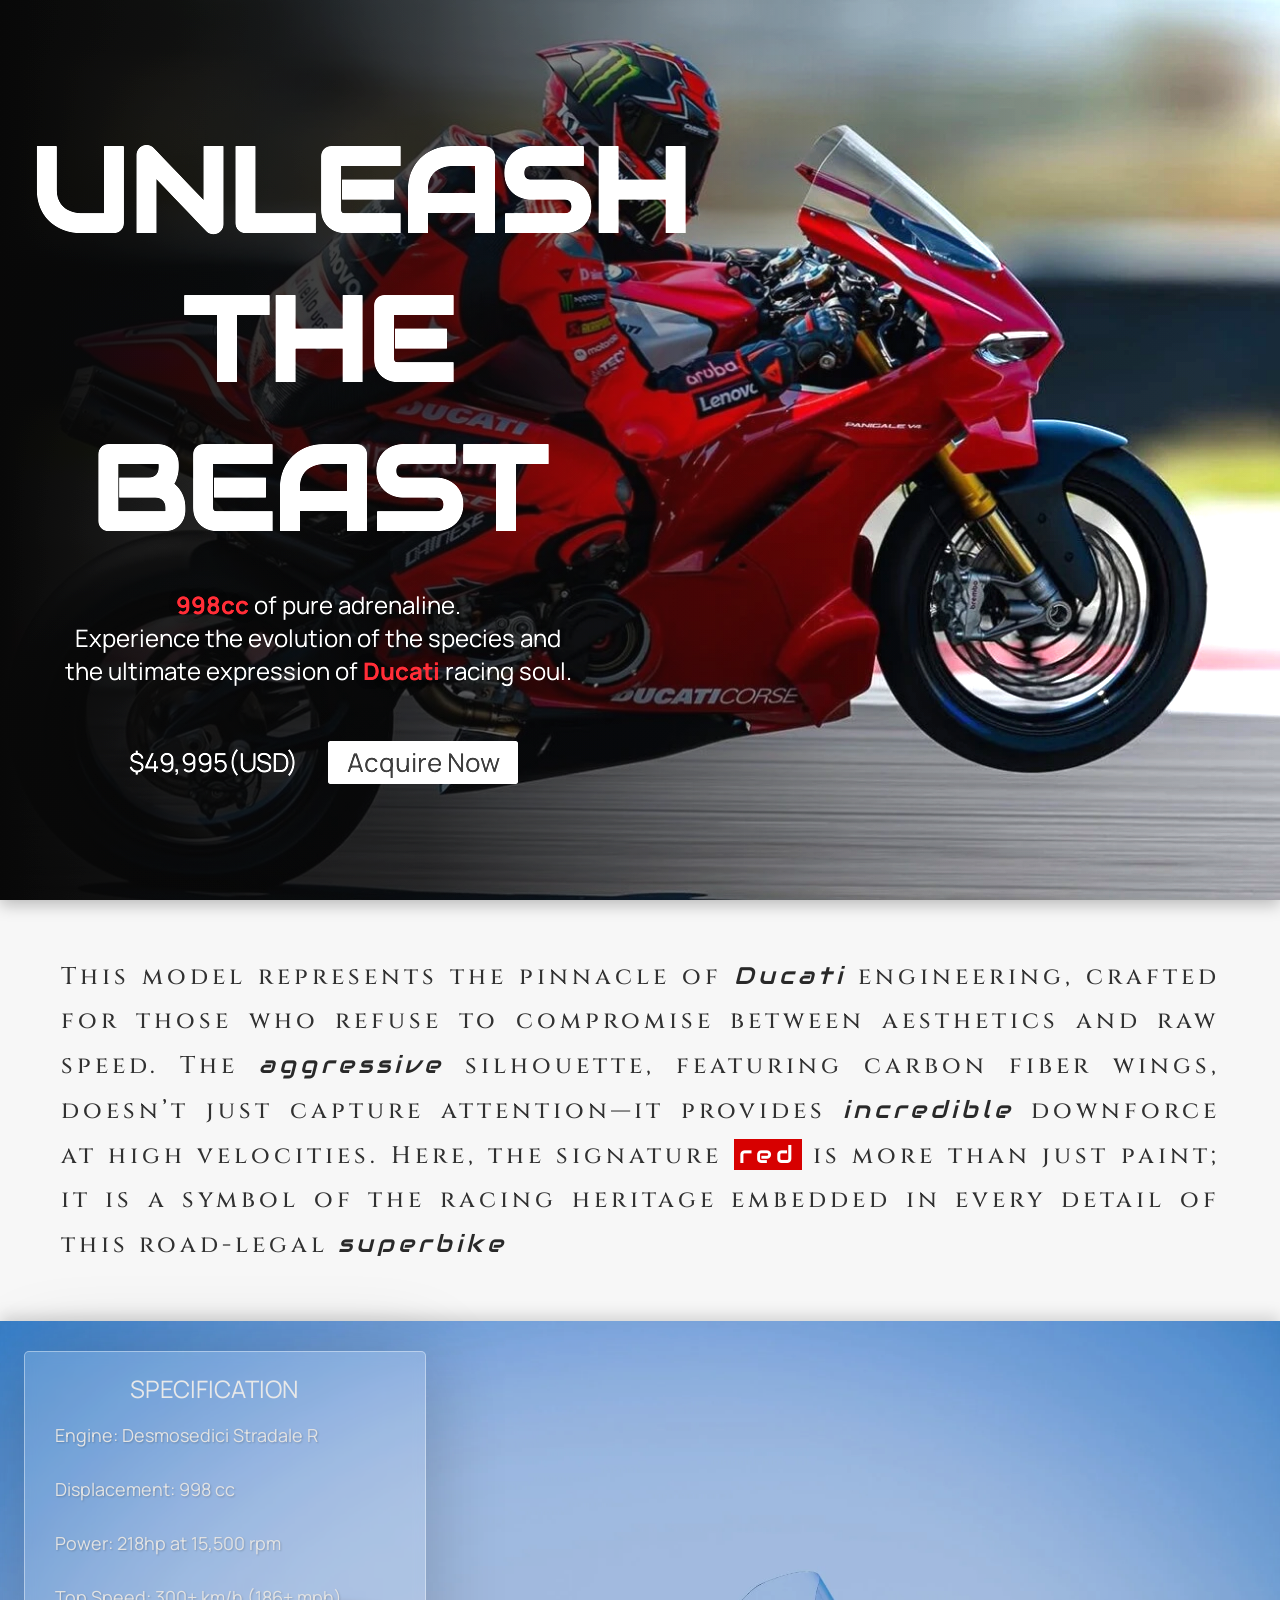
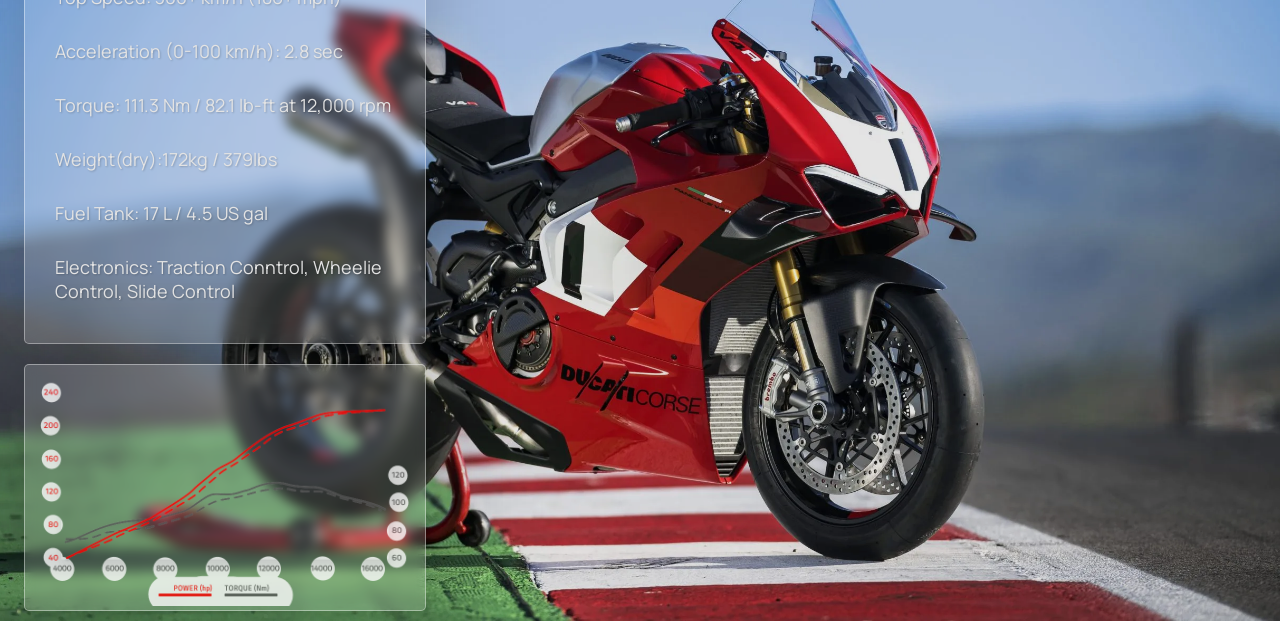
==== panigalev4.html @ f8e135b8 "Add files via upload" ====
<!DOCTYPE html>
<html lang="en">

<head>
    <meta charset="UTF-8">
    <meta name="viewport" content="width=device-width, initial-scale=1.0">
    <title>Document</title>
    <link rel="stylesheet" href="./motostore.css">
</head>

<body>
    <div class="glav">
        <div class="glav2">
            <div class="glavcont">
                                    <h1 class="glavh1">
                                    <span class="glavh1_1 notranslate">UNLEASH</span> 
                                    <span class="glavh1_2" notranslate>THE</span> 
                                    <br>
                                    <span class="glavh1_3" notranslate>BEAST</span>
                                    </h1>                <p class="glavp">
                                        <b class="redname">998cc</b> of pure adrenaline.<br> Experience the evolution of the species and<br> the ultimate expression of <b class="redname">Ducati</b> racing soul.</p>   
                        <div class="priceline">
                    <div class="glavprice">
                        <p class="glavpricetext">$49,995(USD)<br>
                        </p>
                    </div>
                    <a class="glavbuybutton"><span>Acquire Now</span></a>
                </div>              
                </div>
            </div>
        </div>
    </div>

    <div class="about">
        <p class="abouttext">This model represents the pinnacle of <i style="font-family: aud; font-weight: 100; color: rgb(41, 41, 41);">Ducati</i> engineering, crafted for those who refuse to
            compromise between aesthetics and raw speed. The <i style="font-family: aud; font-weight: 100; color: rgb(41, 41, 41);">aggressive</i> silhouette, featuring carbon fiber wings,
            doesn’t just capture attention—it provides <i style="font-family: aud; font-weight: 100; color: rgb(41, 41, 41);">incredible</i> downforce at high velocities. Here, the signature <b style="font-family: aud;background-color: rgb(215, 0, 0); font-weight: 100;color: rgb(255, 255, 255); padding-left:5px;padding-right:5px;">red</b>
            is more than just paint; it is a symbol of the racing heritage embedded in every detail of this road-legal
            <i style="font-family: aud; font-weight: 100; color: rgb(41, 41, 41);">superbike</i>
        </p>
    </div>

    <div class="infoblock">
        <div class="slideshow">
            <div class="slide active" style="background-image: url(./dop/izob/Ducati_Panigale_V4_R.webp);"></div>
        </div>
        <div class="slide" style="background-image: url(./dop/izob/Ducati-Panigale-V4R_6.webp);"></div>
        <div class="slide" style="background-image: url(./dop/izob/Ducati-Panigale-V4R_3.webp);"></div>
        <div class="slide" style="background-image: url(./dop/izob/Ducati-Panigale-V4R_4.webp);"></div>
        <div class="slide" style="background-image: url(./dop/izob/Ducati-Panigale-V4R_2.webp);"></div>
        
<div class="textandg">
    <div class="spec">
        <p class="textspec">SPECIFICATION</p>
        <p class="specs">Engine: Desmosedici Stradale R</p>
        <p class="specs">Displacement: 998 cc</p>
        <p class="specs">Power: 218hp at 15,500 rpm</p>
        <p class="specs">Top Speed: 300+ km/h (186+ mph)</p>
        <p class="specs">Acceleration (0-100 km/h): 2.8 sec</p>
        <p class="specs">Torque: 111.3 Nm / 82.1 lb-ft at 12,000 rpm</p>
        <p class="specs">Weight(dry):172kg / 379lbs</p>
        <p class="specs">Fuel Tank: 17 L / 4.5 US gal</p>
        <p class="specs">Electronics: Traction Conntrol, Wheelie Control, Slide Control</p>
    </div>
    <div class="graphic">
        <img class="graphicimg" src="./dop/izob/graphic_2.png">
    </div>
    </div>
</div>
    <script src="./motostore.js"></script>
</body>
</html>
---- motostore.css ----
html{
    width: 100vw;
    margin: 0;
    padding: 0;
}
@font-face {
    font-family: hel;
    src: url(./dop/fonts/HelveticaNeueCyr-BlackItalic.ttf);
}
@font-face {
    font-family: cin;
    src: url(./dop/fonts/Cinzel/Cinzel-VariableFont_wght.ttf);
}
@font-face {
    font-family: man;
    src: url(./dop/fonts/Manrope/Manrope-VariableFont_wght.ttf);
}
@font-face {
    font-family: per;
    src: url(./dop/fonts/PermanentMarker-Regular.ttf);
}
@font-face {
    font-family: aud;
    src: url(./dop/fonts/Audiowide-Regular.ttf);
}

body{
    background:url(./dop/izob/asphalt.jpg);
    backdrop-filter: brightness(0.3);
    background-repeat: repeat;
    background-size: 50vh;
    margin: 0;
    padding: 0;
    height: auto;
    width:100vw;
    overflow-x: hidden;
    -webkit-user-select: none;
    -ms-user-select: none;
    user-select: none;
}
.header{
    height: 40px;
    position:relative;
    z-index: 10;
    width: 50%;
    min-width: 550px;
    display: flex;
    flex-direction: row;
    align-items: center;
    justify-content: space-between;
    margin: 0;
    padding: 20px;
}
.nav{
    width: 100%;
    display: flex;
    flex-direction: row;
    align-items: center;
    justify-content: space-around;
    margin: 0;
}
.nav.open{
    align-items: center;
    width: 40vw;
    display: flex;
    flex-direction: column;
    align-items: center;
    justify-content: space-around;
    margin: 0;
}
.ducatilogo{
    width: 50px;
    height: auto;
}
.navpoint{
    color: rgb(230, 230, 230);
    font-family: man;
    font-size: 1.6vh;
    font-weight: 500;
    cursor: pointer;
    position: relative;
    text-decoration: none;
    text-transform: uppercase;
}
.navpoint::after{
    content: '';
    position: absolute;
    left: 0;
    bottom: 0;
    width: 0;
    height: 2.5px;
    background-color: rgb(229, 0, 0) ;
    transition: 0.3s ease-out;
    border-radius: 15px;
}
.navpoint:hover::after{
    width: 100%;
}
.bmenu{
    display: none;
}



.glav{
    width: 100%;
    height: 100vh;
    min-height: 500px;
    background: url(./dop/izob/moto_3.webp);
    filter: brightness(1.5);
    background-position:65% 10%;
    background-repeat: no-repeat;
    background-size: cover;
    margin: 0;
    padding: 0;
    position: relative;
    display: flex;
    justify-content: center;
    box-shadow: 0px 5px 15px 0px rgba(0, 0, 0, 0.25);
    z-index: 0;
}
.glav_2{
    width: 100%;
    height: 30vh;
    min-height: 400px;
    background: url(./dop/izobFORpanigale/Panigale_V4R_2.webp);
    filter: brightness(1.2);
    background-position:50% 80%;
    background-repeat: no-repeat;
    background-size: cover;
    margin: 0;
    padding: 0;
    position: relative;
    display: flex;
    justify-content: center;
    box-shadow: 0px 5px 15px 0px rgba(0, 0, 0, 0.25);
    z-index: 0;
}
.redname{
    color: #df1f26;
    text-shadow: 0px 0px 10px rgba(0, 0, 0, 0.3);
}
.glav2{
    min-height: 500px;
    position: absolute;
    width: 100%;
    height: 100vh;
    margin: 0;
    padding: 0;
    background: linear-gradient(90deg ,rgb(5, 5, 5),rgba(5, 5, 5, 0.8) ,rgba(7, 7, 7, 0.3), rgba(0, 0, 0, 0.0)) ;
    display: flex;
    align-items: center;
    justify-content: left;    
}
.glav2_2{
    min-height: 400px;
    position: absolute;
    width: 100%;
    height: 30vh;
    margin: 0;
    padding: 0;
    background: linear-gradient(90deg ,rgb(11, 11, 11),rgba(8, 8, 8, 0.9) ,rgba(7, 7, 7, 0.5), rgba(0, 0, 0, 0.2)) ;
    display: flex;
    align-items: center;
    justify-content: left;    
}
.glavcont{
    height: 85%;
    width: 45%;
    padding: 30px;
    margin: 0;
    display: flex;
    flex-direction: column;
    justify-content: center;
    
}

.glavh1 {
    position: relative;
    color: rgba(211, 211, 211, 1);
    font-family: aud;
    font-size: 13vh;
    margin: 0 auto;
    width: 100%;
    text-align: center;
}
.glavh1 span {
    display: inline-block;
    opacity: 0;
    transform: translateY(30px);
    animation: slideUp 1.2s ease-out forwards;
}
.glavh1 .glavh1_1 { animation-delay: 0.1s; }
.glavh1 .glavh1_2 { animation-delay: 0.5s; }
.glavh1 .glavh1_3 { animation-delay: 0.9s; }

@keyframes slideUp {
    from {
        opacity: 0;
        transform: translateY(30px);
    }
    to {
        opacity: 1;
        transform: translateY(0);
    }
}



.glavp{
    color: rgb(186, 186, 186);
    font-family: man;
    font-size: 24px;
    text-align: center;
}
.priceline{
    display: flex;
    margin: 0 auto;
    margin-top: 30px;
    padding: 0;
    height: auto;
    width: 400px;
    justify-content: space-between;
    gap: 20px;
}

.glavprice{
    width: 50%;
    height: 100%;
    margin: 0;
    padding: 0 auto;
    display: flex;
    flex-direction: column;
    align-items:center;
    justify-content:center;
}
.glavpricetext{
    color: rgb(211, 211, 211);
    position: relative;
    font-family: man;
    font-size: 26px;
    margin: 0 auto;
}
.glavbuybutton{
    width: 50%;
    height: 43px;
    margin: 0;
    padding: 0;
    background-color: rgb(211, 211, 211);
    display: flex;
    align-items:center;
    justify-content: center;
    border-radius: 3px;
    font-family: man;
    font-size: 26px;
    font-weight: 500;
    transition: 0.4s;
    cursor:pointer;
    position: relative;
    overflow: hidden;
}
.glavbuybutton:visited, .navpoint:visited, .navpoint:active, .navpoint,.glavbuybutton:active,.glavbuybutton{
    text-decoration: none;
    outline: none;

}
.glavbuybutton::before{
    content: '';
    position: absolute;
    top: 0;
    left: 0;
    width: 0;
    height: 100%;
    background-color: rgb(135, 0, 0);
    transition: 0.4s
    cubic-bezier(0.75, 0.8, 0.25, 1);
    z-index: 1;
}
.glavbuybutton:hover::before{
    width: 100%;
}
.glavbuybutton span{
    position:relative;
    z-index: 2;
    color: rgb(41, 41, 41);
    transition: 0.4s;
}
.glavbuybutton:hover span{
    color: rgb(211, 211, 211);
}






.about{
    width: auto;
    height: fit-content;
    margin: 0;
    padding: 30px;
    display: flex;
    text-align: justify;
    justify-content: center;
    position:relative;
    background-color: rgb(247, 247, 247);
    z-index: -10;
}
.abouttext{
    font-family:cin;
    font-size: 24px;
    color: rgb(49, 49, 49);
    font-weight: 500;
    width: 95%;
    line-height: 44px;
    letter-spacing: 4px;
}






.infoblock{
    background-color: rgb(36, 36, 36);
    margin: 0;
    padding: 0;
    display: flex;
    flex-direction: row;
    width: 100%;
    height: 100vh;
    position: absolute;
    justify-content: left;
    box-shadow: 0px -5px 15px 0px rgba(0, 0, 0, 0.15);
}
.textandg{
    display: flex;
    flex-direction: column;
    height: 100%;
    width: 450px;
    justify-content: center;
    padding: 0;
    align-items: center;

}
.spec{
    background: rgba(255, 255, 255, 0.15);
    width: 370px;
    backdrop-filter: blur(6px);
    border: 1px solid rgba(255, 255, 255, 0.4);
    border-radius: 5px;
    height: fit-content;
    margin: 0;
    padding: 10px;
    padding-left: 20px;
    text-align: left;
    position: relative;
    z-index: 10;
    box-shadow: 2px 2px 5pc 0pc rgba(0, 0, 0, 0.2);

}
.textspec{
    font-family: man;
    font-size: 24px;
    font-weight: 400;
    color: rgb(232, 232, 232);
    margin: 10px;
    margin-left: 23%;
    margin-right: 30%;
    position: relative;
    align-items: center;
}
.specs{
    font-family: man;
    font-size: 18px;
    color: rgb(227, 227, 227);
    text-shadow: 1px 1px 2px rgba(0, 0, 0, 0.2);
    margin-left:10px;
    font-weight: 400;
    margin-bottom: 30px;
}
.slideshow{
    position: absolute;
    inset: 0;
    width: 100%;
    height: 100%;
}
.slide{
    position: absolute;
    inset: 0;
    background-size: cover;
    background-position: center;
    opacity: 0;
    transition:  1.6s ease-in-out;
    z-index: 1;
    filter: brightness(0.9);
}
.slide.active{
    opacity: 1;
}
.graphic{
    background: rgba(255, 255, 255, 0.15);
    width: fit-content;
    backdrop-filter: blur(6px);
    border: 1px solid rgba(255, 255, 255, 0.4);
    border-radius: 5px;
    height: fit-content;
    margin: 0;
    position: relative;
    padding: 10px 15px 0px 15px;  
    top: 20px;
    z-index: 10;
    box-shadow: 2px 2px 5pc 0pc rgba(0, 0, 0, 0.3);
}
.graphicimg{
    width: 370px;
    height: auto;
    opacity: 0.8;
    filter: brightness(1.3);
    margin: 0;
    padding: 0;
}







.blocks{
    margin: 5vh;
}
.categblock{
    margin: 0;
    padding: 25px;
    background-color: rgba(178, 178, 178, 0.1);
    will-change: transform;
    transform: translateZ(0);
    backface-visibility: hidden;
    border-radius: 5px;
}
.parentcategs{
    display: grid;
    justify-content: center;
    justify-items: center;
    padding: 0;
    width: 100%;
    grid-template-columns: repeat(2 , 1fr);
    grid-template-rows: repeat(3, 1fr);
    gap: 45px;
}
.categcard{
    height: 24vw;
    min-width: 100%;
    border-radius: 3px;
    filter: brightness(0.8);
    transition: 0.15s ease-in-out;
    will-change: transform;
    transform: translateZ(0);
    backface-visibility: hidden;
    border: 2px solid rgb(231, 231, 231);
}
.categcard:hover{
    filter: brightness(0.87);
    scale: 1.0065;
}
.h{
    font-family: man;
    text-align: center;
    font-size: 26px;
    color: rgb(220, 220, 220);
    margin-top: 0;
}
.superbike{
    background: url(./dop/forcards/Panigale_V4R_3.webp);
    background-position: center;
    background-repeat: no-repeat;
    background-size: cover;   
    
}
.naked{
    background: url(./dop/forcards/ducati_monster.webp);
    background-position: center;
    background-repeat: no-repeat;
    background-size: cover;  
}
.multistrada{
    background: url(./dop/forcards/multi_2.jpg);
    background-position: center;
    background-repeat: no-repeat;
    background-size: cover;  
}
.scrambler{
    background: url(./dop/forcards/scrambler.webp);
    background-position: center;
    background-repeat: no-repeat;
    background-size: cover;  
}
.diavels{
    background: url(./dop/forcards/diavel_3.webp);
    background-position: center;
    background-repeat: no-repeat;
    background-size: cover;  
}
.desertX{
    background: url(./dop/forcards/desertx.jpg);
    background-position: center;
    background-repeat: no-repeat;
    background-size: cover;  
}
.cardsoverlay{
    display: flex;
    flex-direction: column;
    justify-content: center;
    margin: 0;
    padding: 0;
    position: absolute;
    bottom: 0;
    height: 30%;
    width: 100%;
    background: linear-gradient(0deg, rgb(12, 12, 12), rgba(13, 13, 13, 0.9), rgba(16, 16, 16, 0.8),  rgba(20, 20, 20, 0.4),rgba(20, 20, 20, 0));
}
.categname{
    font-family: aud;
    color: rgb(255, 255, 255);
    font-weight: 800;
    font-size: clamp(20px, 5.8vw,39px);
    letter-spacing: 4.5px;
    margin: 0 auto;
    margin-left: 2vh;
}
.categtypes{
    font-family: man;
    color: rgb(225, 225, 225);
    font-weight: 400;
    font-size: clamp(10px, 1.1vw,13px);
    letter-spacing: 1px;
    margin: 0 auto;
    margin-left: 2vh;
}
.arrowONcard{
    width: 5.5vh;
    height: 5.5vh;
    position: absolute;
    right: 1.5vh;
    top: auto;
    bottom: auto;
    margin: 0 auto;
    padding: 0;
}




.gearblock{
    margin: 0;
    padding: 25px;
    background-color: rgba(178, 178, 178, 0.1);
    will-change: transform;
    transform: translateZ(0);
    backface-visibility: hidden;
    border-radius: 5px;
    display: flex;
    justify-content: space-between;
    flex-wrap: nowrap;
}
.gearcard{
    border-radius: 3px;
    background-color: #202020;
    height: 17vw;
    width: 12vw;
    margin: 0  auto;
    margin: 0;
    border: 1.5px solid rgb(231, 231, 231);
    display: flex;
    flex-direction: column;
    justify-content: center;
    align-items: center;
    transition: 0.2s;
    cursor: pointer;
}
.gearcard:hover{
    border: 1.5px solid rgb(229, 0, 0);
}
.gearimg{
    position: relative;
    width: 70%;
    z-index: 10;
}
.redround{
    transform: skewX(-20deg);
    z-index: 11;
    width:13vw;
    height: 2vw;
    background-color: #df1f26;
    position: absolute;
    top: 75%;
    box-shadow: 0px 3px 7px 2px rgba(0, 0, 0, 0.4);
    display: flex;
    align-items: center;
    justify-content: center;
}
.textingearcards{
    font-size: 1.1vw;
    letter-spacing: 7px;
    font-family: aud;
    font-weight: 500;
    color: rgb(220, 220, 220);
}





.footer{
    filter: brightness(0.9);
    bottom: 0;
    width: 100vw;
    height: 45vh;
    margin: 0;
    background-color: #090909;
    padding: 0;
    border-top: 3px solid rgb(200, 0, 0);
}
.infooter{
    width: 100vw;
    height: 45vh;
    margin: 0;
    padding: 0;
    background: url(./dop/izob/foterback.png);
    background-position: left;
    background-repeat: no-repeat;
    background-size: 100vw auto;    
}
.footercontent{
    display: flex;
    flex-direction: row;
    justify-content: space-between;
    align-items: center;
    margin: 0 auto;
    padding: 0;
    width: 80%;
    height: 100%;
    /* border: 1px solid #df1f26; */
}
.footercont{
    height: 80%;
    /* border: 1px solid #df1f26; */
    display: flex;
    flex-direction: column;
    justify-content: space-between;
    
}
.DUCATIword{
    font-family: hel;
    color: rgb(255, 255, 255);
    font-size: clamp(45px, 7vw, 90px);
    margin: 0;
}
.footp{
    color: rgb(186, 186, 186);
    font-family: man;
    font-size: clamp(15px, 2vw, 25px);
    letter-spacing: 2px;
    text-align: left;
    margin: 0;
}
.footp_2{
    color: rgb(234, 234, 234);
    font-family: man;
    font-size: clamp(8px, 1.3vw, 15px);
    font-weight: 600;
    letter-spacing: 0.7px;
    text-align: left;
}
.follow{
    font-size: 2vw;
    font-family: man;
    font-weight: 900;
    color: rgb(255, 255, 255);
    letter-spacing: 3px;

}















@media (max-width: 768px){

    .header{
        position: fixed;
        width: 90vw;
        margin: 5vw;
        min-width: 10px;
        padding: 0;
    }
    .nav{
        display: flex;
        transition: 0.3s ease-in-out;
        transform: translateX(110%);
        flex-direction: column;
        align-items: center;
        justify-content:space-around;
        position:absolute;
        top: 0;
        right: 0;
        width: 50vw;
        height: 50vh;
        background: rgba(255, 255, 255, 0.15);
        backdrop-filter: blur(6px);
        border-radius: 5px 0px 0px 5px;
        border-left: 1px solid rgba(255, 255, 255, 0.4);
        border-bottom: 1px solid rgba(255, 255, 255, 0.4);
        border-top: 1px solid rgba(255, 255, 255, 0.4);
        box-shadow: 2px 2px 10px 0px rgba(0, 0, 0, 0.25);
        z-index: 1000;
    }
    .nav.open{
        display:flex;
        visibility:visible;
        transform:translateX(5vw);
    }
    .bmenu{
        display:flex;
        height: 50px;
        width: 50px;
        position: absolute;
        top: 0;
        right: 0;
        filter: brightness(0.8);
        cursor: pointer;
    }
    .glavcont{
        width: 100vw;
        padding: 0;
    }
    .glavh1{
        font-size: 6.8vh;
    }
    .glavp{
        font-size: 20px;
        width: 90vw;
        margin-left: auto;
        margin-right: auto;
    }
    .priceline{
        flex-direction: column;
        align-items: center;
        width: 100%;
    }
    .glavbuybutton{
        height: 70px;
    }
    .glav{
        filter: brightness(1.1);
    }
    .glav_2{
        filter: brightness(1.1);
    }
    .glav2{
        background: linear-gradient(90deg ,rgba(5, 5, 5, 0.9),rgba(0, 0, 0, 0.7) ,rgba(0, 0, 0, 0.5), rgba(0, 0, 0, 0.3)) ;
    }
    .glav2_2{
        background: linear-gradient(90deg ,rgba(5, 5, 5, 0.9),rgba(0, 0, 0, 0.7) ,rgba(0, 0, 0, 0.5), rgba(0, 0, 0, 0.3)) ;
    }




    .about{
        padding: 5px;
    }
    .abouttext{
        font-size: 17px;
        width: 95%;
        line-height: 20px;
        letter-spacing: 1px;
    }




    .textandg{
        width: 90vw;
        padding: 5vw;
        height: 80vh;
        justify-content: space-around;

    }
    .spec{
        width: auto;
        padding: 5px;
        padding-left: 10px;
    }
    .specs{
        margin: 3px auto;
    }
    .graphic{
        width: auto;
        padding: 5px 10px 0px 10px;
    }
    .graphicimg{
        width: 84vw;
    }




    .gearcard{
    height: 25vw;
    width: 16vw;
}
.gearimg{
    position: relative;
    width: 90%;
    z-index: 10;
}
.redround{
    width:17vw;
    height: 3vw;
    background-color: #df1f26;
    position: absolute;
    top: 75%;
    box-shadow: 0px 3px 7px 2px rgba(0, 0, 0, 0.4);
    display: flex;
    align-items: center;
    justify-content: center;
}
.textingearcards{
    font-size: 2.5vw;
    letter-spacing: 1px;
    font-family: aud;
    font-weight: 600;
    color: rgb(220, 220, 220);
}


.footercontent{
    width: 90%;
}
.arrowONcard{
    width: 4vh;
    height: 4vh;
}

}









@media (max-width: 1080px){
.blocks{
    margin: 1vh;
}
.categblock{
    margin: 0;
    padding: 2vw;
}
.parentcategs{
    grid-template-columns: repeat(1 , 1fr);
    grid-template-rows: repeat(6, 1fr);
}
.categcard{
    height: 50vw;
    min-width: 100%;
}
.gearblock{
    margin: 0;
    padding: 2vw 1vw 2vw 1vw;
}

.footer{
    height: 25vh;
}
.infooter{
    height: 25vh;
}
.footercont{
    display: flex;
    justify-content: space-evenly;
}
}
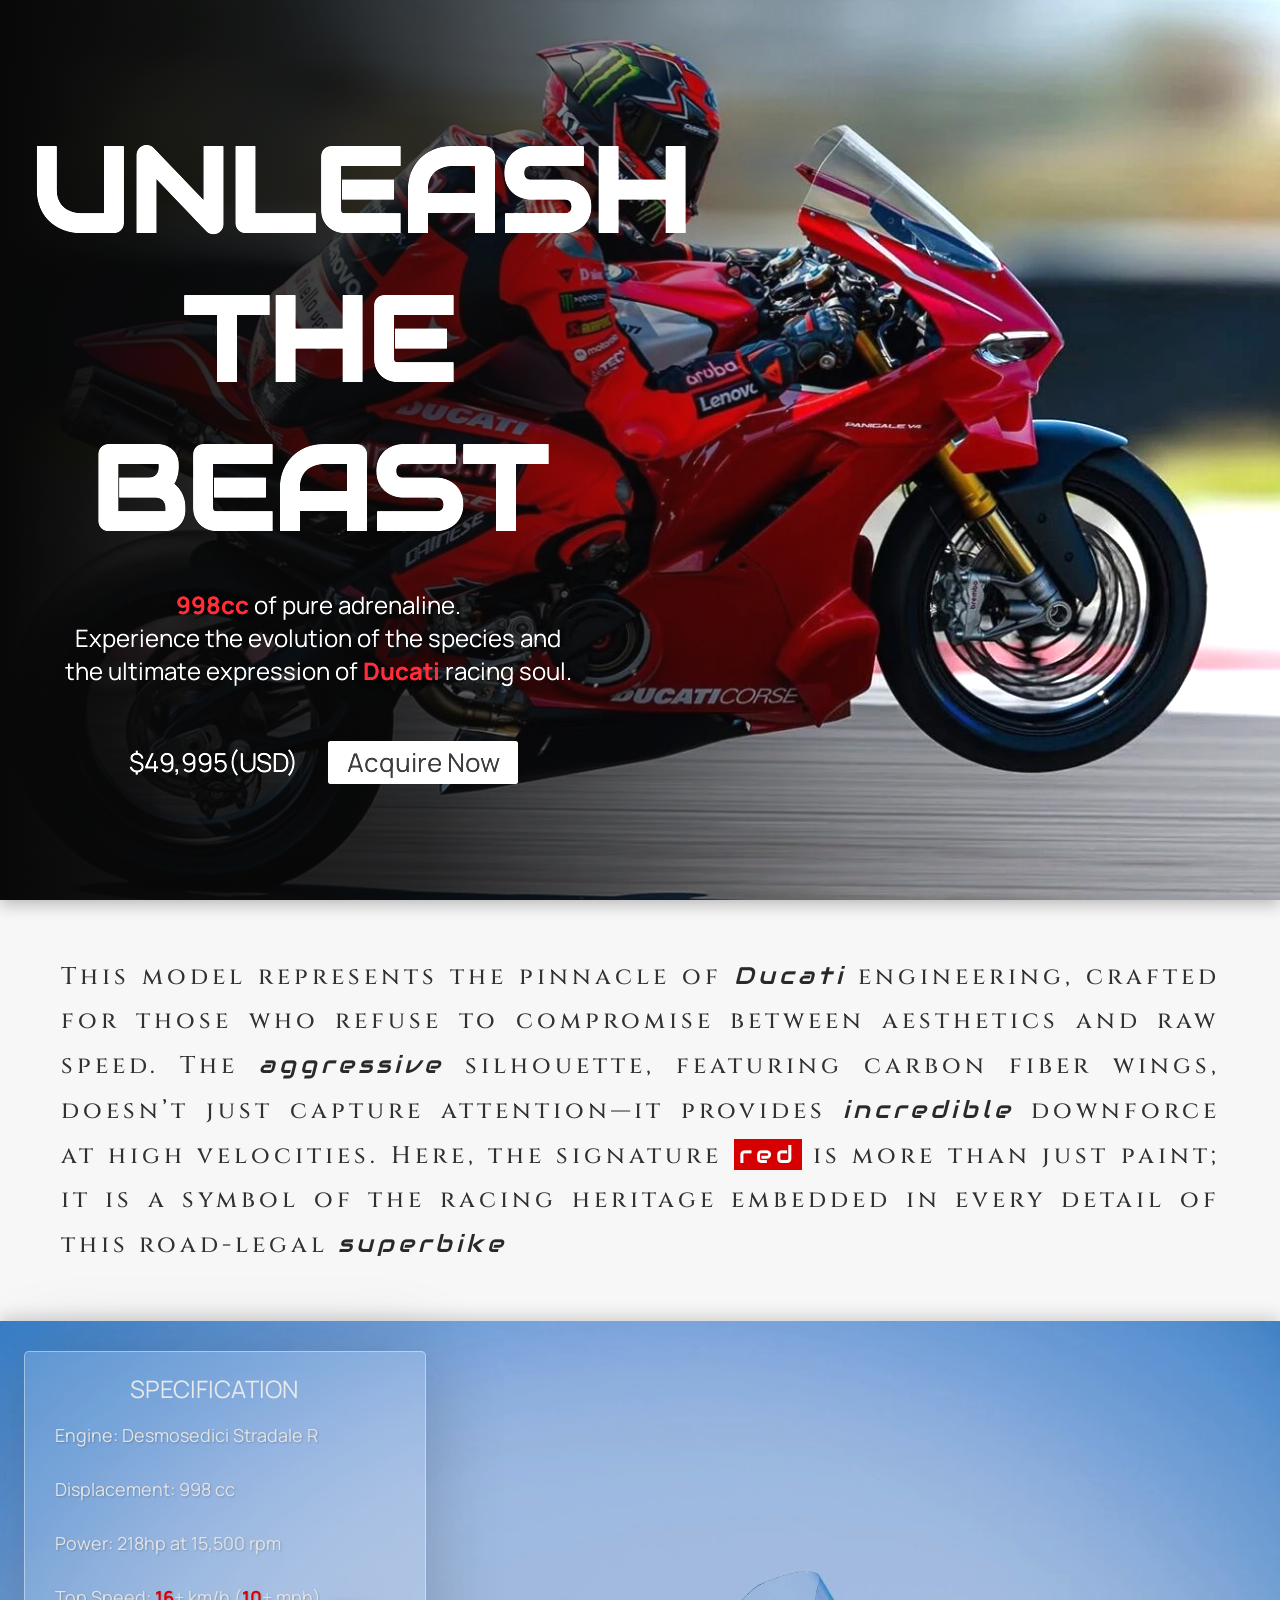
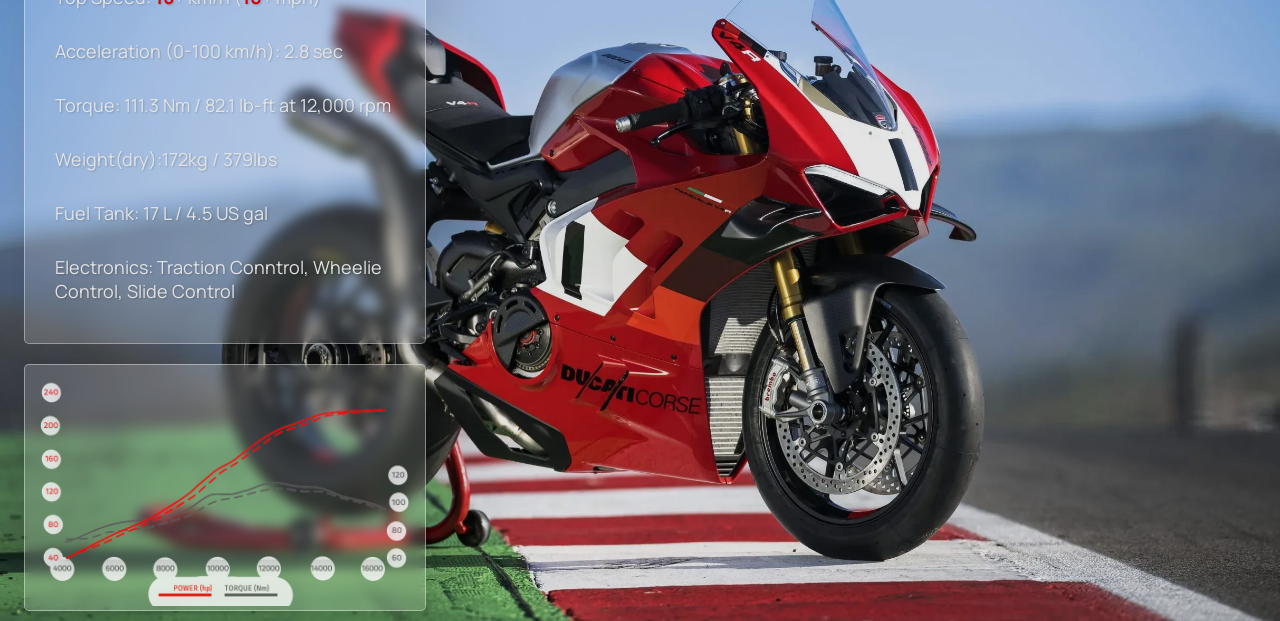
==== commit 94fc7f94: "Add files via upload" ====
--- a/panigalev4.html
+++ b/panigalev4.html
@@ -55,8 +55,9 @@
         <p class="specs">Engine: Desmosedici Stradale R</p>
         <p class="specs">Displacement: 998 cc</p>
         <p class="specs">Power: 218hp at 15,500 rpm</p>
-        <p class="specs">Top Speed: 300+ km/h (186+ mph)</p>
-        <p class="specs">Acceleration (0-100 km/h): 2.8 sec</p>
+        <p class="specs">Top Speed: <span style="color: rgb(219, 0, 0); font-weight: 700;" class="stat-number" data-target="300">0</span>+ km/h (<span style="color: rgb(219, 0, 0); font-weight: 700;" class="stat-number" data-target="186">0</span>+ mph)</p>
+        <p class="specs">Acceleration (0-100 km/h): 
+            2.8 sec</p>
         <p class="specs">Torque: 111.3 Nm / 82.1 lb-ft at 12,000 rpm</p>
         <p class="specs">Weight(dry):172kg / 379lbs</p>
         <p class="specs">Fuel Tank: 17 L / 4.5 US gal</p>
@@ -67,6 +68,6 @@
     </div>
     </div>
 </div>
-    <script src="./motostore.js"></script>
+    <script src="./motostore_2.js"></script>
 </body>
 </html>
--- a/motostore.css
+++ b/motostore.css
@@ -2,6 +2,10 @@
     width: 100vw;
     margin: 0;
     padding: 0;
+    scroll-behavior: smooth;
+    overflow-x: hidden ;
+    position: relative;
+    height: auto;
 }
 @font-face {
     font-family: hel;
@@ -16,16 +20,13 @@
     src: url(./dop/fonts/Manrope/Manrope-VariableFont_wght.ttf);
 }
 @font-face {
-    font-family: per;
-    src: url(./dop/fonts/PermanentMarker-Regular.ttf);
-}
-@font-face {
     font-family: aud;
     src: url(./dop/fonts/Audiowide-Regular.ttf);
 }
 
 body{
-    background:url(./dop/izob/asphalt.jpg);
+    position: relative;
+    background:url(./dop/izob/asphalt.webp);
     backdrop-filter: brightness(0.3);
     background-repeat: repeat;
     background-size: 50vh;
@@ -33,7 +34,6 @@
     padding: 0;
     height: auto;
     width:100vw;
-    overflow-x: hidden;
     -webkit-user-select: none;
     -ms-user-select: none;
     user-select: none;
@@ -75,8 +75,9 @@
 .navpoint{
     color: rgb(230, 230, 230);
     font-family: man;
-    font-size: 1.6vh;
+    font-size: 1.8vh;
     font-weight: 500;
+    letter-spacing: 2px;
     cursor: pointer;
     position: relative;
     text-decoration: none;
@@ -485,7 +486,7 @@
     background-size: cover;  
 }
 .multistrada{
-    background: url(./dop/forcards/multi_2.jpg);
+    background: url(./dop/forcards/multi_2.webp);
     background-position: center;
     background-repeat: no-repeat;
     background-size: cover;  
@@ -503,7 +504,7 @@
     background-size: cover;  
 }
 .desertX{
-    background: url(./dop/forcards/desertx.jpg);
+    background: url(./dop/forcards/desertx.webp);
     background-position: center;
     background-repeat: no-repeat;
     background-size: cover;  
@@ -627,7 +628,7 @@
     height: 45vh;
     margin: 0;
     padding: 0;
-    background: url(./dop/izob/foterback.png);
+    background: url(./dop/izob/foterback_2.png);
     background-position: left;
     background-repeat: no-repeat;
     background-size: 100vw auto;    
@@ -641,11 +642,9 @@
     padding: 0;
     width: 80%;
     height: 100%;
-    /* border: 1px solid #df1f26; */
 }
 .footercont{
-    height: 80%;
-    /* border: 1px solid #df1f26; */
+    height: 50%;
     display: flex;
     flex-direction: column;
     justify-content: space-between;
@@ -654,33 +653,223 @@
 .DUCATIword{
     font-family: hel;
     color: rgb(255, 255, 255);
-    font-size: clamp(45px, 7vw, 90px);
+    font-size: clamp(40px, 6vw, 80px);
     margin: 0;
 }
 .footp{
     color: rgb(186, 186, 186);
     font-family: man;
-    font-size: clamp(15px, 2vw, 25px);
+    font-size: clamp(13px, 2vw, 23px);
     letter-spacing: 2px;
     text-align: left;
     margin: 0;
 }
-.footp_2{
-    color: rgb(234, 234, 234);
-    font-family: man;
-    font-size: clamp(8px, 1.3vw, 15px);
+.footercont_2{
+    height: 45%;
+    display: flex;
+    flex-direction: column;
+    justify-content:start;
+    gap: 30px;
+}
+.follow{
+    font-size:clamp(14px, 2vw, 24px);
+    font-family: man;
+    font-weight: 900;
+    color: rgb(227, 227, 227);
+    letter-spacing: 3px;
+    margin: 0;
+    text-align: right;
+}
+.folowicons{
+    display: flex;
+    flex-direction: row;
+    flex-wrap: nowrap;
+    justify-content: space-between;
+}
+.folicon{
+    width: 30px;
+    filter: brightness(0.8);
+    transition: 0.2s;
+    border-radius: 50%;
+    cursor: pointer;
+    background-color: #df1f2500;
+    margin: 3px;
+}
+.folicon:hover{
+    filter: brightness(1.2) drop-shadow(0px 0px 5px red);
+}
+
+
+
+
+
+
+
+
+
+
+
+
+
+
+
+.raceblock{
+    margin: 0;
+    padding: 25px;
+    background-color: rgba(178, 178, 178, 0.1);
+    border-radius: 5px;
+}
+.racehistory{
+    font-family: man;
+    color: #cccccc;
+    font-weight: 500;
+    font-size: 2.7vh;
+    letter-spacing: 0.2vh;
+    line-height: 4vh;
+    text-align: justify;
+}
+
+.container {
+    position: relative;
+    display: flex;
+    justify-content: space-around;
+    align-items: center;
+    flex-wrap: wrap;
+    z-index: 1;
+}
+
+.container .card {
+    position: relative;
+    width: 280px;
+    height: 400px;
+    margin: 30px;
+    box-shadow: 20px 20px 50px rgba(0,0,0,0.5);
+    overflow: hidden;
+    border-radius: 5px;
+    background: rgba(255,255,255,0.1);
+    display: flex;
+    justify-content: center;
+    align-items: center;
+    border-left: 1px solid rgba(255,255,255,0.5);
+    border-top: 1px solid rgba(255,255,255,0.5);
+    backdrop-filter: blur(5px);
+    -webkit-backdrop-filter: blur(5px);
+}
+
+.container .card .content {
+    padding: 20px;
+    text-align: center;
+    opacity: 1;
+}
+.container .card .content h3 {
+    font-family: aud;
+    font-size: 1.8em;
+    color: #fff;
+    z-index: 1;
+}
+
+.container .card .content p {
+    font-size: 1.06em;
+    font-family: man;
+    color: #cccccc;
     font-weight: 600;
-    letter-spacing: 0.7px;
-    text-align: left;
-}
-.follow{
-    font-size: 2vw;
-    font-family: man;
-    font-weight: 900;
-    color: rgb(255, 255, 255);
-    letter-spacing: 3px;
-
-}
+}
+
+
+.cardsbackimg{
+    width: 70%;
+    position: relative;
+    top: 0;
+    right: 0;
+    filter: brightness(0.9);
+}
+
+
+
+
+.mapblock{
+    margin: 0;
+    padding: 5px;
+    background-color: rgba(178, 178, 178, 0.1);
+    border-radius: 5px;
+}
+
+.map-wrapper {
+    position: relative; 
+    display: inline-block;
+    width: 100%;
+}
+
+.map-base {
+    width: 100%;
+    display: block;
+    opacity: 0.8;
+}
+.dot {
+    position: absolute;
+    width: 4px;
+    height: 4px;
+    background: #ff0000;
+    border-radius: 50%;
+    box-shadow: 0 0 5px #ff0000;
+    cursor: pointer;
+}
+.pulse {
+    position: absolute;
+    top: 50%;
+    left: 50%;
+    transform: translate(-50%, -50%);
+    width: 13px;
+    height: 13px;
+    border: 1.6px solid #ff0000;
+    border-radius: 50%;
+    animation: map-pulse 2s infinite;
+}
+@keyframes map-pulse {
+    0% { width: 10px; height: 10px; opacity: 1; }
+    100% { width: 40px; height: 40px; opacity: 0; }
+}
+.moscow {
+    top: 21%; 
+    left: 55.5%; 
+}
+
+.bologna {
+    top: 29%;
+    left: 50.2%;
+}
+.tokio {
+    top: 33.3%; 
+    left: 82.4%; 
+}
+
+.los-angeles {
+    top: 34.5%;
+    left: 16.9%;
+}
+.sydney{
+    top: 76.5%;
+    left: 85%;
+}
+.new-york{
+    top: 30.1%;
+    left: 28.9%;
+}
+
+
+
+
+
+
+
+
+
+
+
+
+
+
+
 
 
 
@@ -715,8 +904,8 @@
         position:absolute;
         top: 0;
         right: 0;
-        width: 50vw;
-        height: 50vh;
+        width: 70vw;
+        height: 40vh;
         background: rgba(255, 255, 255, 0.15);
         backdrop-filter: blur(6px);
         border-radius: 5px 0px 0px 5px;
@@ -854,6 +1043,27 @@
     height: 4vh;
 }
 
+
+
+
+
+
+
+.raceblock{
+    margin: 0;
+    padding: 3vw;
+    background-color: rgba(178, 178, 178, 0.1);
+    border-radius: 5px;
+}
+.racehistory{
+    font-family: man;
+    color: #cccccc;
+    font-weight: 400;
+    font-size: 2.5vh;
+    letter-spacing: 0.1vh;
+    line-height: 3vh;
+    text-align:center;
+}
 }
 
 
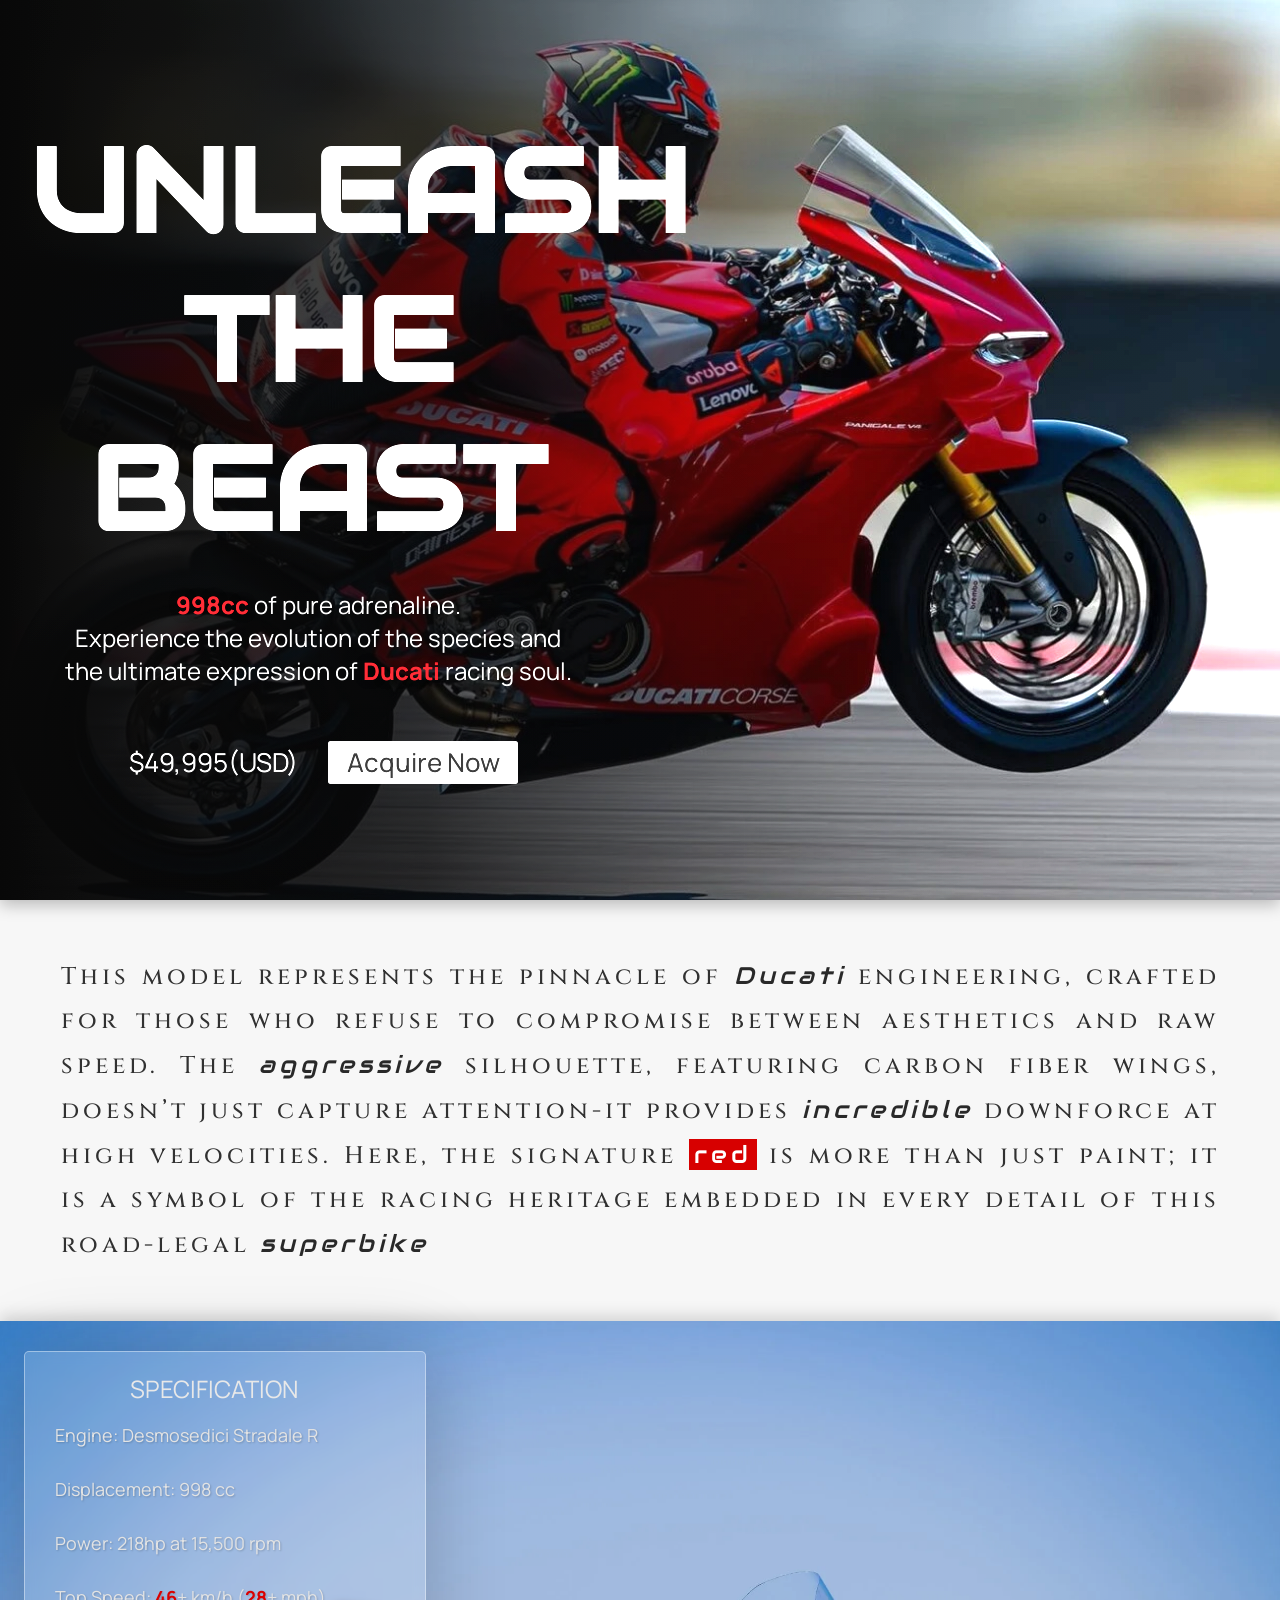
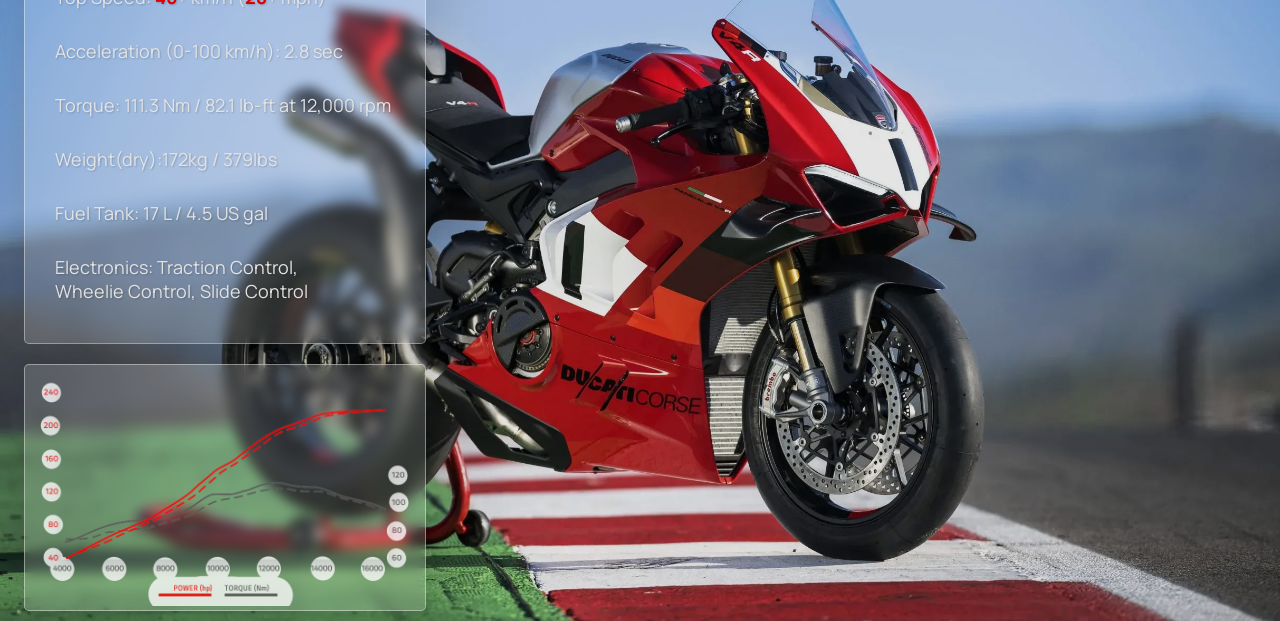
==== commit f339cb09: "Add files via upload" ====
--- a/panigalev4.html
+++ b/panigalev4.html
@@ -34,7 +34,7 @@
     <div class="about">
         <p class="abouttext">This model represents the pinnacle of <i style="font-family: aud; font-weight: 100; color: rgb(41, 41, 41);">Ducati</i> engineering, crafted for those who refuse to
             compromise between aesthetics and raw speed. The <i style="font-family: aud; font-weight: 100; color: rgb(41, 41, 41);">aggressive</i> silhouette, featuring carbon fiber wings,
-            doesn’t just capture attention—it provides <i style="font-family: aud; font-weight: 100; color: rgb(41, 41, 41);">incredible</i> downforce at high velocities. Here, the signature <b style="font-family: aud;background-color: rgb(215, 0, 0); font-weight: 100;color: rgb(255, 255, 255); padding-left:5px;padding-right:5px;">red</b>
+            doesn’t just capture attention-it provides <i style="font-family: aud; font-weight: 100; color: rgb(41, 41, 41);">incredible</i> downforce at high velocities. Here, the signature <b style="font-family: aud;background-color: rgb(215, 0, 0); font-weight: 100;color: rgb(255, 255, 255); padding-left:5px;padding-right:5px;">red</b>
             is more than just paint; it is a symbol of the racing heritage embedded in every detail of this road-legal
             <i style="font-family: aud; font-weight: 100; color: rgb(41, 41, 41);">superbike</i>
         </p>
@@ -61,7 +61,7 @@
         <p class="specs">Torque: 111.3 Nm / 82.1 lb-ft at 12,000 rpm</p>
         <p class="specs">Weight(dry):172kg / 379lbs</p>
         <p class="specs">Fuel Tank: 17 L / 4.5 US gal</p>
-        <p class="specs">Electronics: Traction Conntrol, Wheelie Control, Slide Control</p>
+        <p class="specs">Electronics: Traction Control, <br>Wheelie Control, Slide Control</p>
     </div>
     <div class="graphic">
         <img class="graphicimg" src="./dop/izob/graphic_2.png">
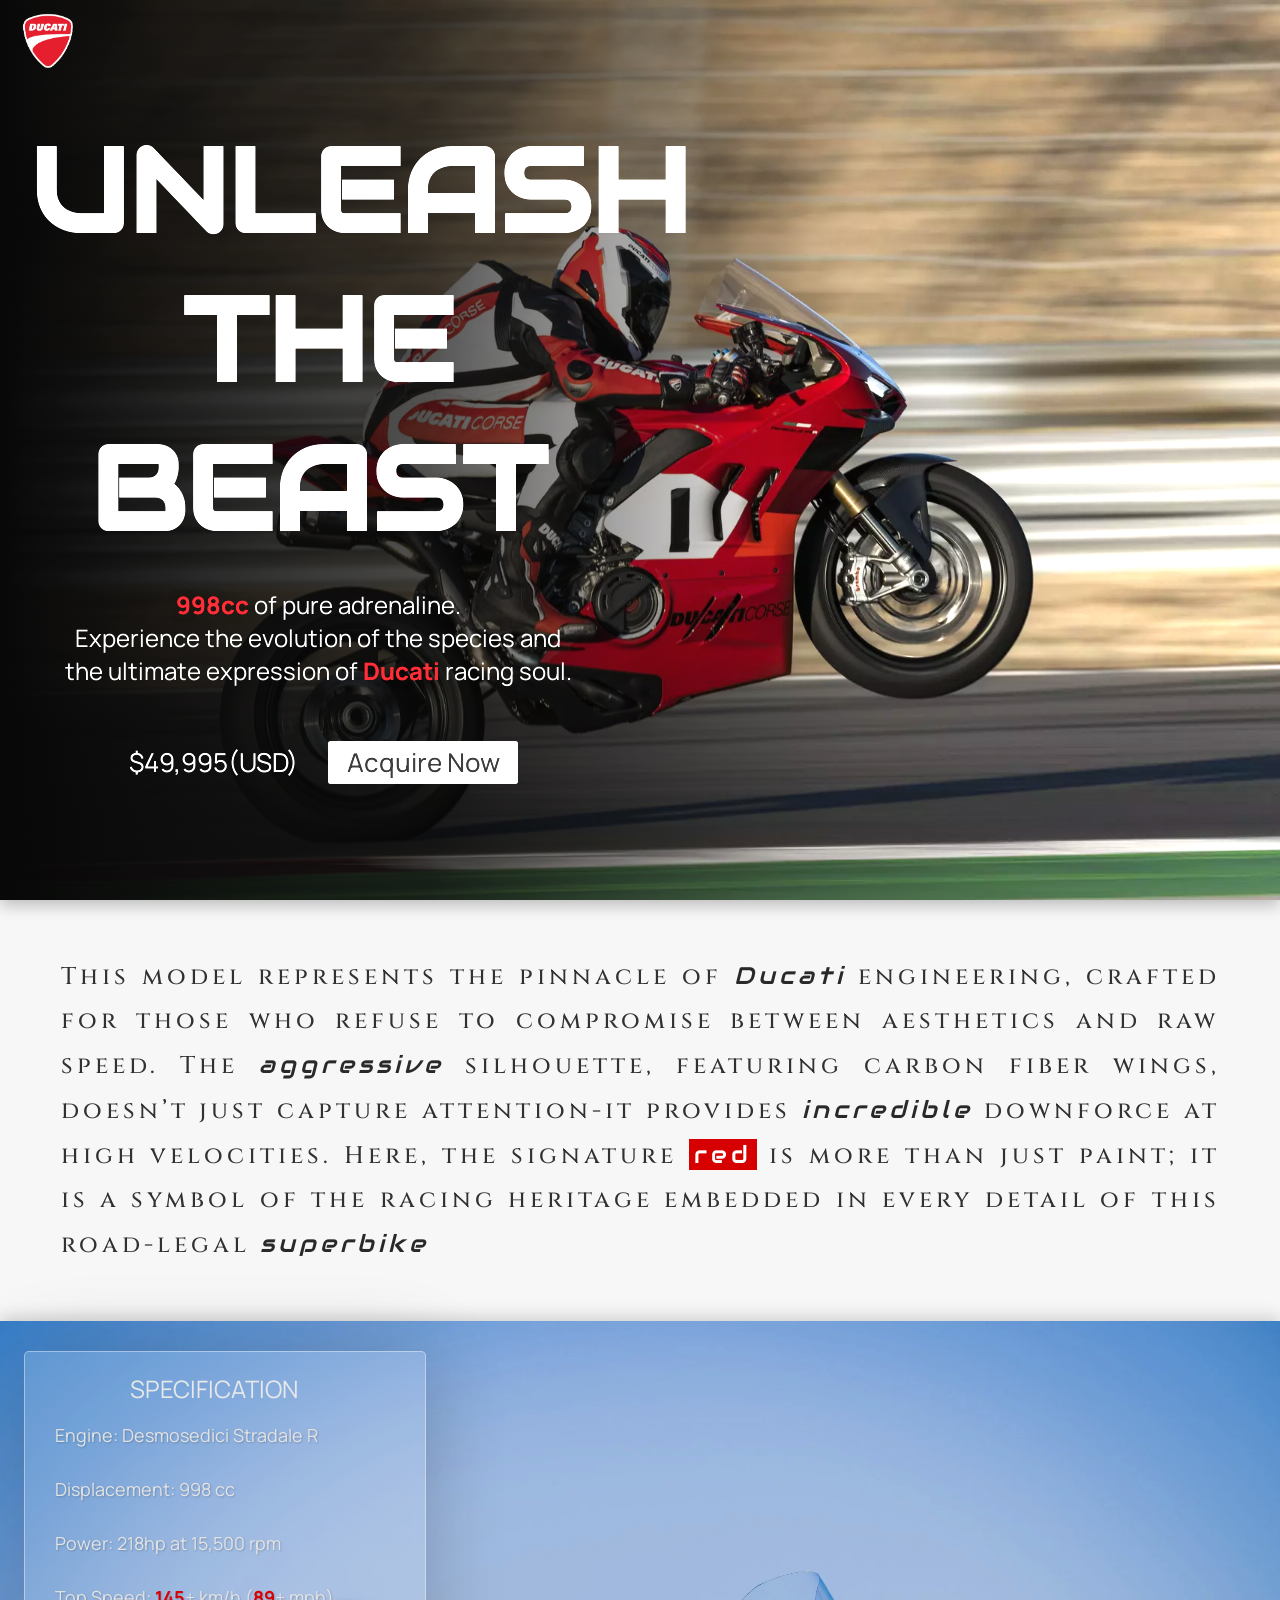
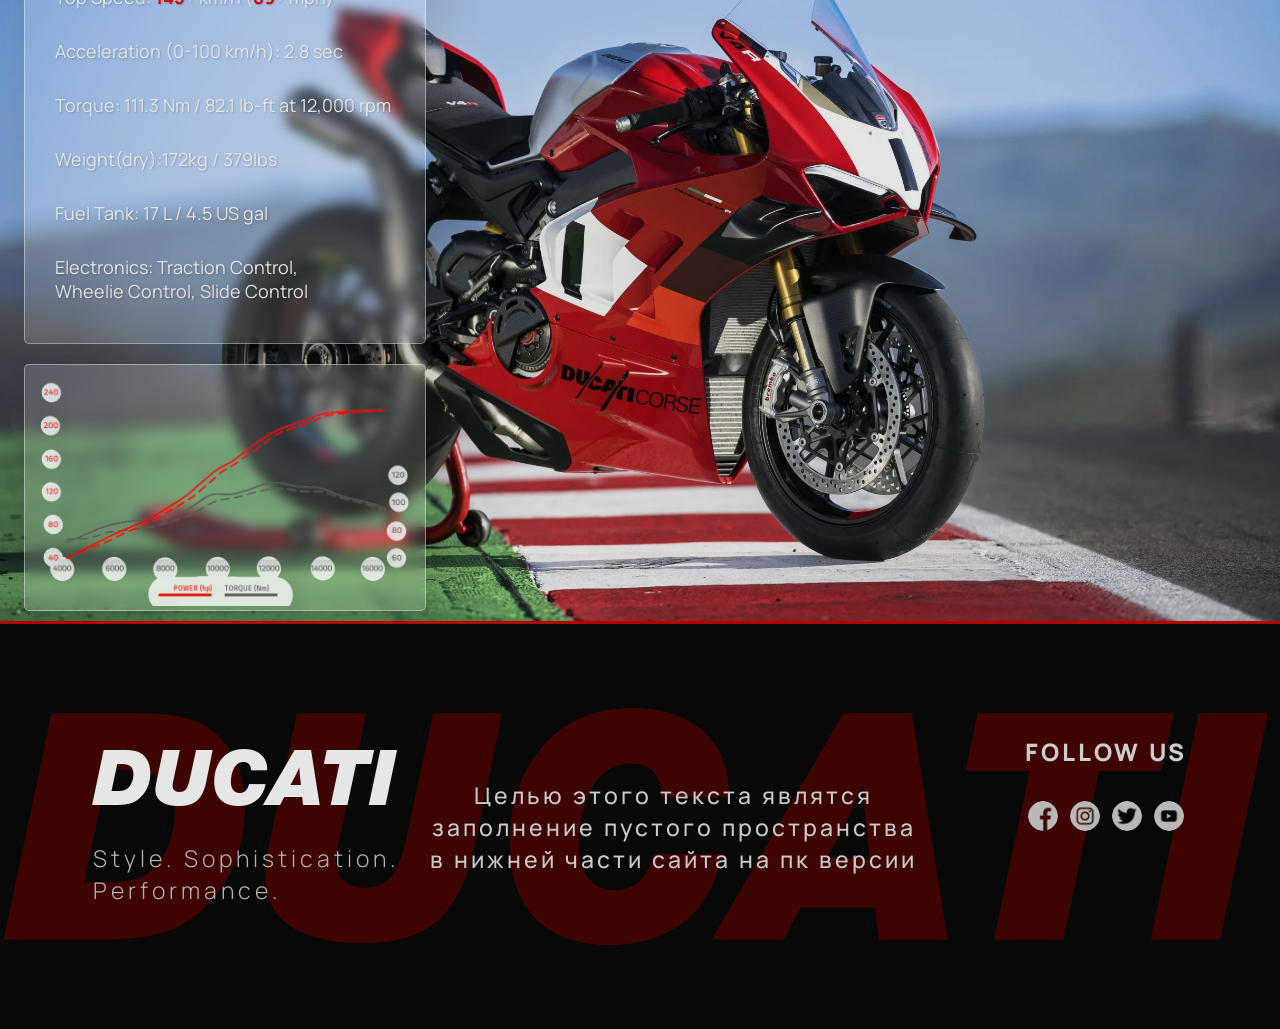
==== commit 017c1eef: "Add files via upload" ====
--- a/panigalev4.html
+++ b/panigalev4.html
@@ -9,6 +9,11 @@
 </head>
 
 <body>
+    <header class="header_2">
+        <a class="ducatilogo" href="./index.html">
+        <img class="ducatilogo" src="./dop/izob/Ducati_red_logo.svg.webp" href="./index.html">
+        </a>
+    </header>
     <div class="glav">
         <div class="glav2">
             <div class="glavcont">
@@ -68,6 +73,36 @@
     </div>
     </div>
 </div>
+
+
+
+
+<footer class="footer">
+        <div class="infooter">
+            <dev class="footercontent">
+                <div class="footercont">
+                    <p class="DUCATIword">DUCATI</p>
+                    <p class="footp">Style. Sophistication.<br> Performance.</p>
+                </div>
+                <div class="footercont_с">
+                    <p class="footp_c">Целью этого текста являтся<br>заполнение пустого пространства<br>в нижней части сайта на пк версии</p>
+                </div>
+                <div class="footercont_2">
+                    <p class="follow">FOLLOW US</p>
+                    <div class="folowicons">
+                        <img src="./dop/forfooter/facebook.png" class="folicon">
+                        <img src="./dop/forfooter/instagram.png" class="folicon">
+                        <img src="./dop/forfooter/twitter.png" class="folicon">
+                        <img src="./dop/forfooter/youtube.png" class="folicon">
+                    </div>
+                </div>
+            </dev>
+        </div>
+    </footer>
+
+
+
+
     <script src="./motostore_2.js"></script>
 </body>
 </html>
--- a/motostore.css
+++ b/motostore.css
@@ -50,6 +50,19 @@
     justify-content: space-between;
     margin: 0;
     padding: 20px;
+}
+.header_2{
+    height: 40px;
+    position:fixed;
+    z-index: 10;
+    width: 50%;
+    min-width: 550px;
+    display: flex;
+    flex-direction: row;
+    align-items: center;
+    justify-content: space-between;
+    margin: 0;
+    padding: 23px;
 }
 .nav{
     width: 100%;
@@ -107,9 +120,9 @@
     width: 100%;
     height: 100vh;
     min-height: 500px;
-    background: url(./dop/izob/moto_3.webp);
+    background: url(./dop/izob/moto_3_1.webp);
     filter: brightness(1.5);
-    background-position:65% 10%;
+    background-position:35% 70%;
     background-repeat: no-repeat;
     background-size: cover;
     margin: 0;
@@ -260,7 +273,7 @@
     position: relative;
     overflow: hidden;
 }
-.glavbuybutton:visited, .navpoint:visited, .navpoint:active, .navpoint,.glavbuybutton:active,.glavbuybutton{
+.glavbuybutton:visited, .navpoint:visited, .navpoint:active, .navpoint,.glavbuybutton:active,.glavbuybutton,.ducatilogo:visited{
     text-decoration: none;
     outline: none;
 
@@ -330,7 +343,7 @@
     flex-direction: row;
     width: 100%;
     height: 100vh;
-    position: absolute;
+    position: relative;
     justify-content: left;
     box-shadow: 0px -5px 15px 0px rgba(0, 0, 0, 0.15);
 }
@@ -614,6 +627,7 @@
 
 
 .footer{
+    position: relative;
     filter: brightness(0.9);
     bottom: 0;
     width: 100vw;
@@ -622,6 +636,7 @@
     background-color: #090909;
     padding: 0;
     border-top: 3px solid rgb(200, 0, 0);
+    z-index: 1000;
 }
 .infooter{
     width: 100vw;
@@ -636,19 +651,24 @@
 .footercontent{
     display: flex;
     flex-direction: row;
-    justify-content: space-between;
-    align-items: center;
+    justify-content: space-around;
+    align-items:center;
     margin: 0 auto;
     padding: 0;
-    width: 80%;
+    width: 88%;
     height: 100%;
 }
 .footercont{
     height: 50%;
     display: flex;
     flex-direction: column;
+    justify-content: space-evenly;
+}
+.footercont_c{
+    height: 50%;
+    display: flex;
+    flex-direction: column;
     justify-content: space-between;
-    
 }
 .DUCATIword{
     font-family: hel;
@@ -657,12 +677,22 @@
     margin: 0;
 }
 .footp{
-    color: rgb(186, 186, 186);
+    color: rgb(200, 200, 200);
     font-family: man;
     font-size: clamp(13px, 2vw, 23px);
-    letter-spacing: 2px;
+    letter-spacing: 4px;
     text-align: left;
     margin: 0;
+    font-weight: 300;
+}
+.footp_c{
+    color: rgb(224, 224, 224);
+    font-family: man;
+    font-size: clamp(13px, 2vw, 23px);
+    letter-spacing: 3px;
+    text-align: center;
+    margin: 0;
+    font-weight: 500;
 }
 .footercont_2{
     height: 45%;
@@ -670,6 +700,7 @@
     flex-direction: column;
     justify-content:start;
     gap: 30px;
+    margin-left: 6vw;
 }
 .follow{
     font-size:clamp(14px, 2vw, 24px);
@@ -888,6 +919,13 @@
 @media (max-width: 768px){
 
     .header{
+        position: fixed;
+        width: 90vw;
+        margin: 5vw;
+        min-width: 10px;
+        padding: 0;
+    }
+    .header_2{
         position: fixed;
         width: 90vw;
         margin: 5vw;
@@ -1037,14 +1075,35 @@
 
 .footercontent{
     width: 90%;
+    flex-direction: column;
 }
 .arrowONcard{
     width: 4vh;
     height: 4vh;
 }
-
-
-
+.footer{
+    height: 30vh;
+}
+.infooter{
+    height: 30vh;
+}
+.footp{
+    text-align: center;
+}
+.footp_c{
+    margin-left: 0vw;
+}
+.footercont_2{
+    margin-left: 0;
+    justify-content: space-evenly;
+    gap: 0;
+}
+.follow{
+    text-align: center;
+}
+.DUCATIword{
+    text-align: center;
+}
 
 
 
@@ -1096,13 +1155,16 @@
 }
 
 .footer{
-    height: 25vh;
+    height: 40vh;
+    display: flex;
+    align-items: center;
 }
 .infooter{
-    height: 25vh;
-}
-.footercont{
-    display: flex;
-    justify-content: space-evenly;
+    height: 35vh;
+}
+
+.footercont_c{
+    height: 0%;
+    display: none;
 }
 }
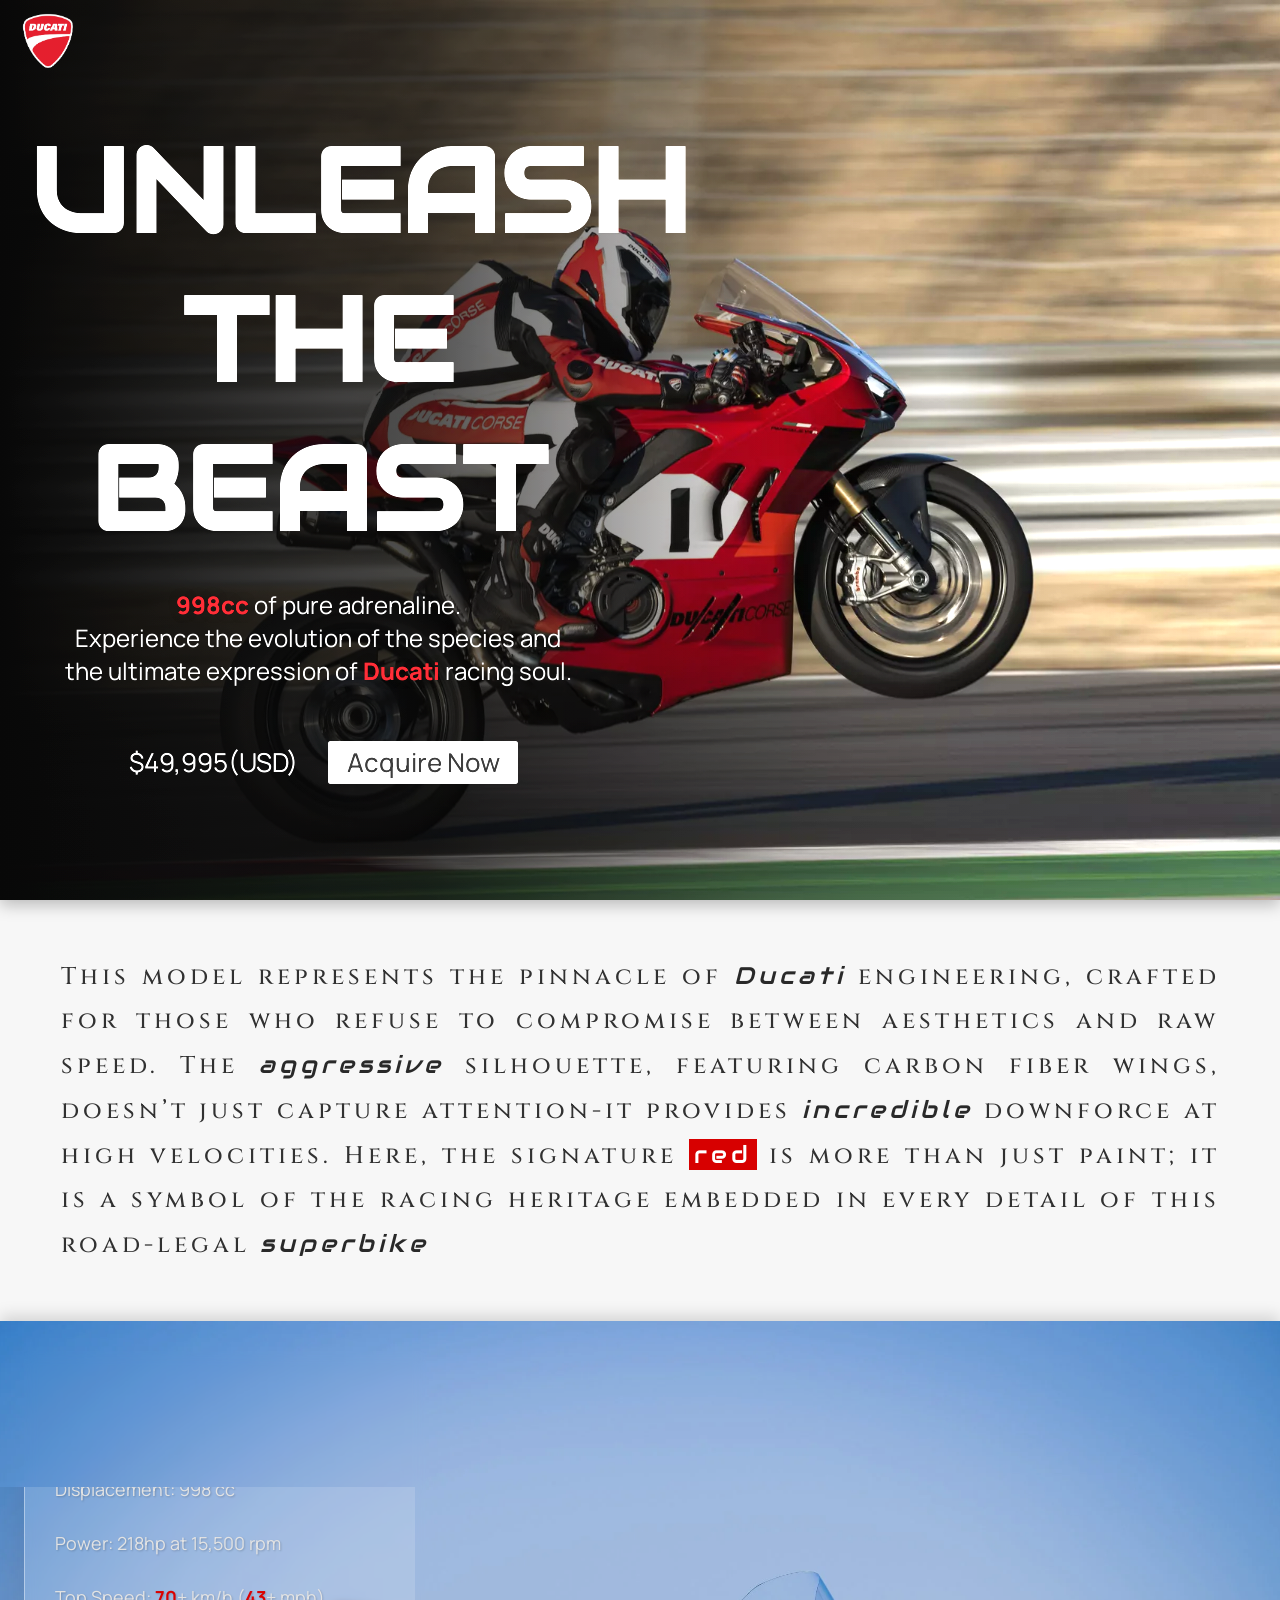
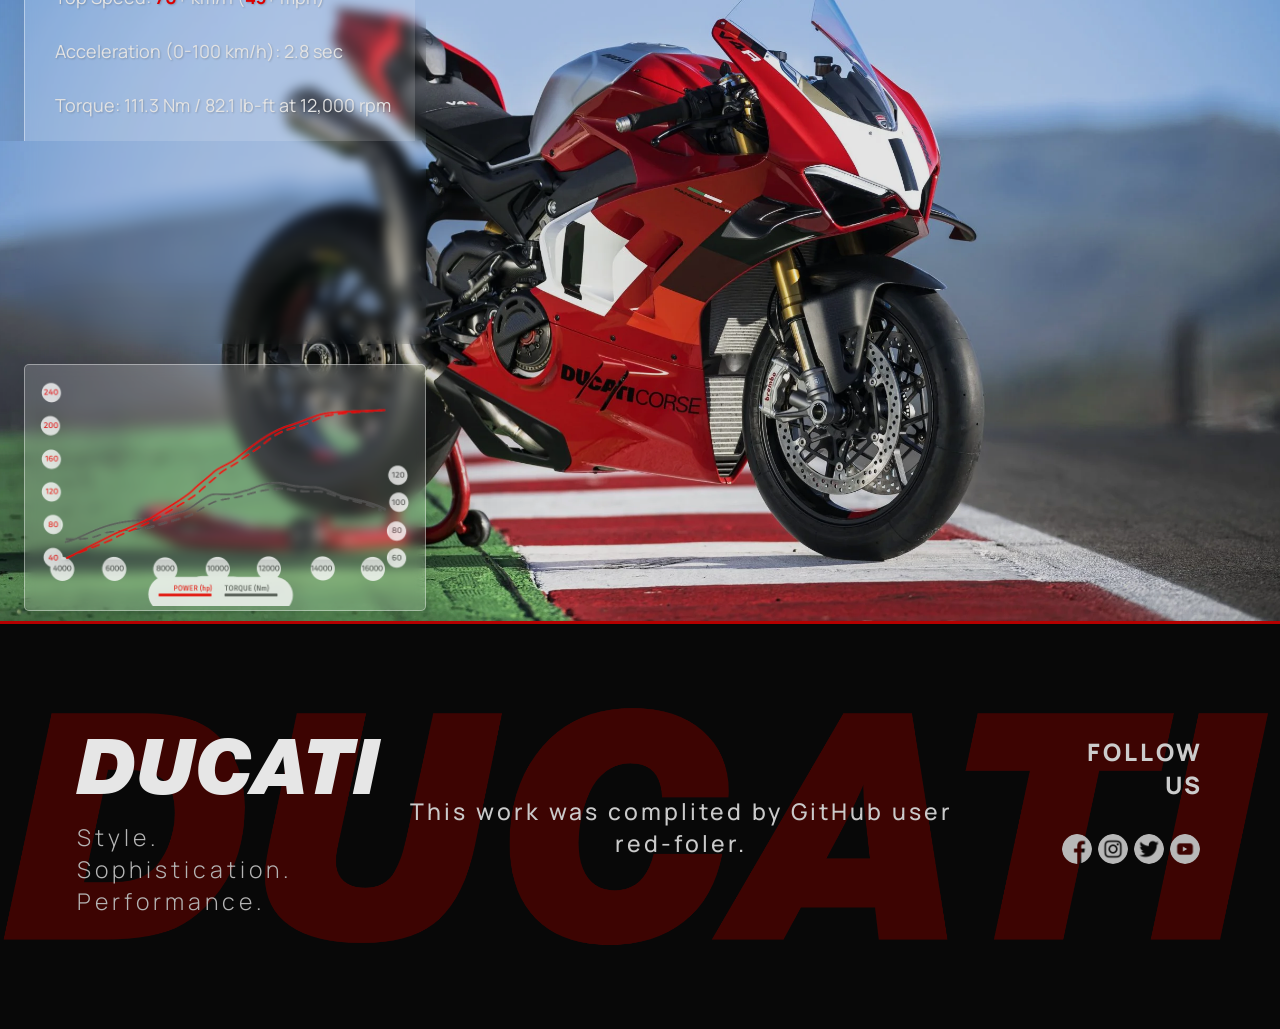
==== commit 4f2b127b: "Add files via upload" ====
--- a/panigalev4.html
+++ b/panigalev4.html
@@ -85,7 +85,7 @@
                     <p class="footp">Style. Sophistication.<br> Performance.</p>
                 </div>
                 <div class="footercont_с">
-                    <p class="footp_c">Целью этого текста являтся<br>заполнение пустого пространства<br>в нижней части сайта на пк версии</p>
+                    <p class="footp_c">This work was complited by GitHub user red-foler.</p>
                 </div>
                 <div class="footercont_2">
                     <p class="follow">FOLLOW US</p>
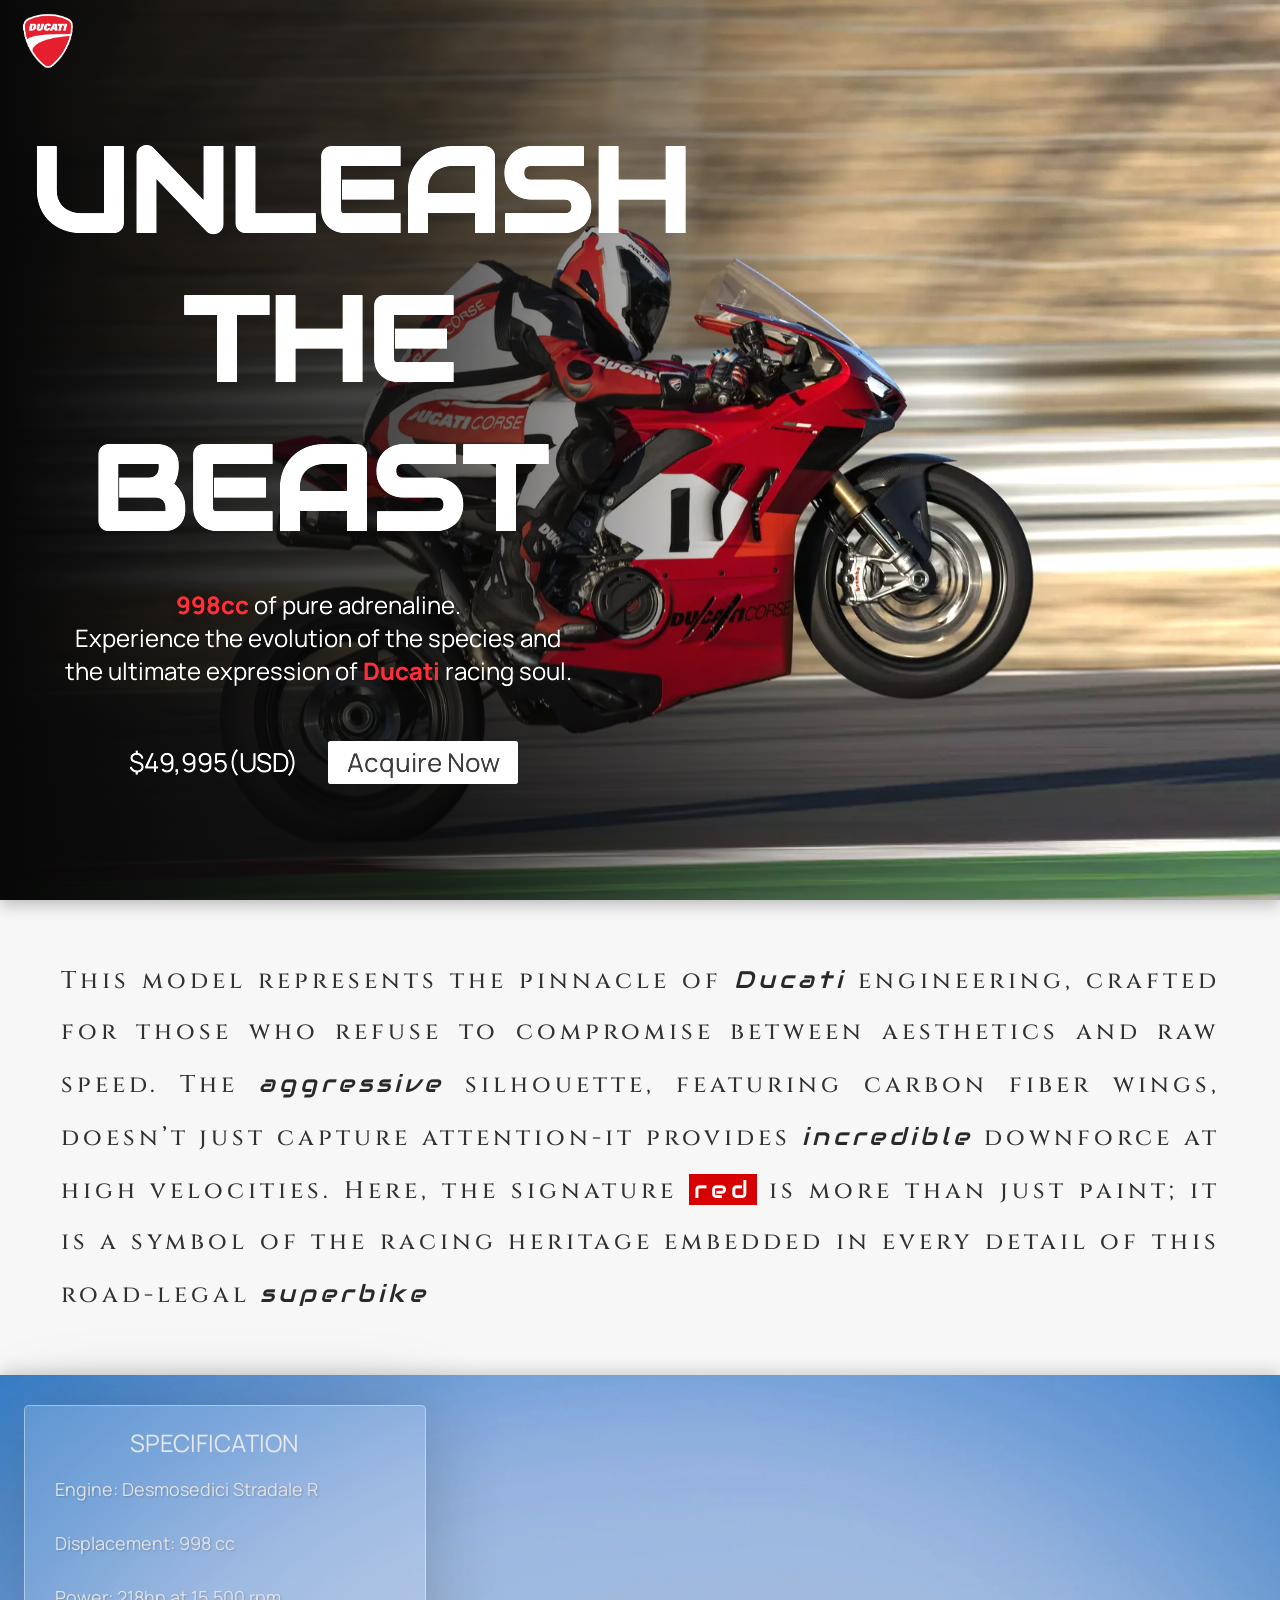
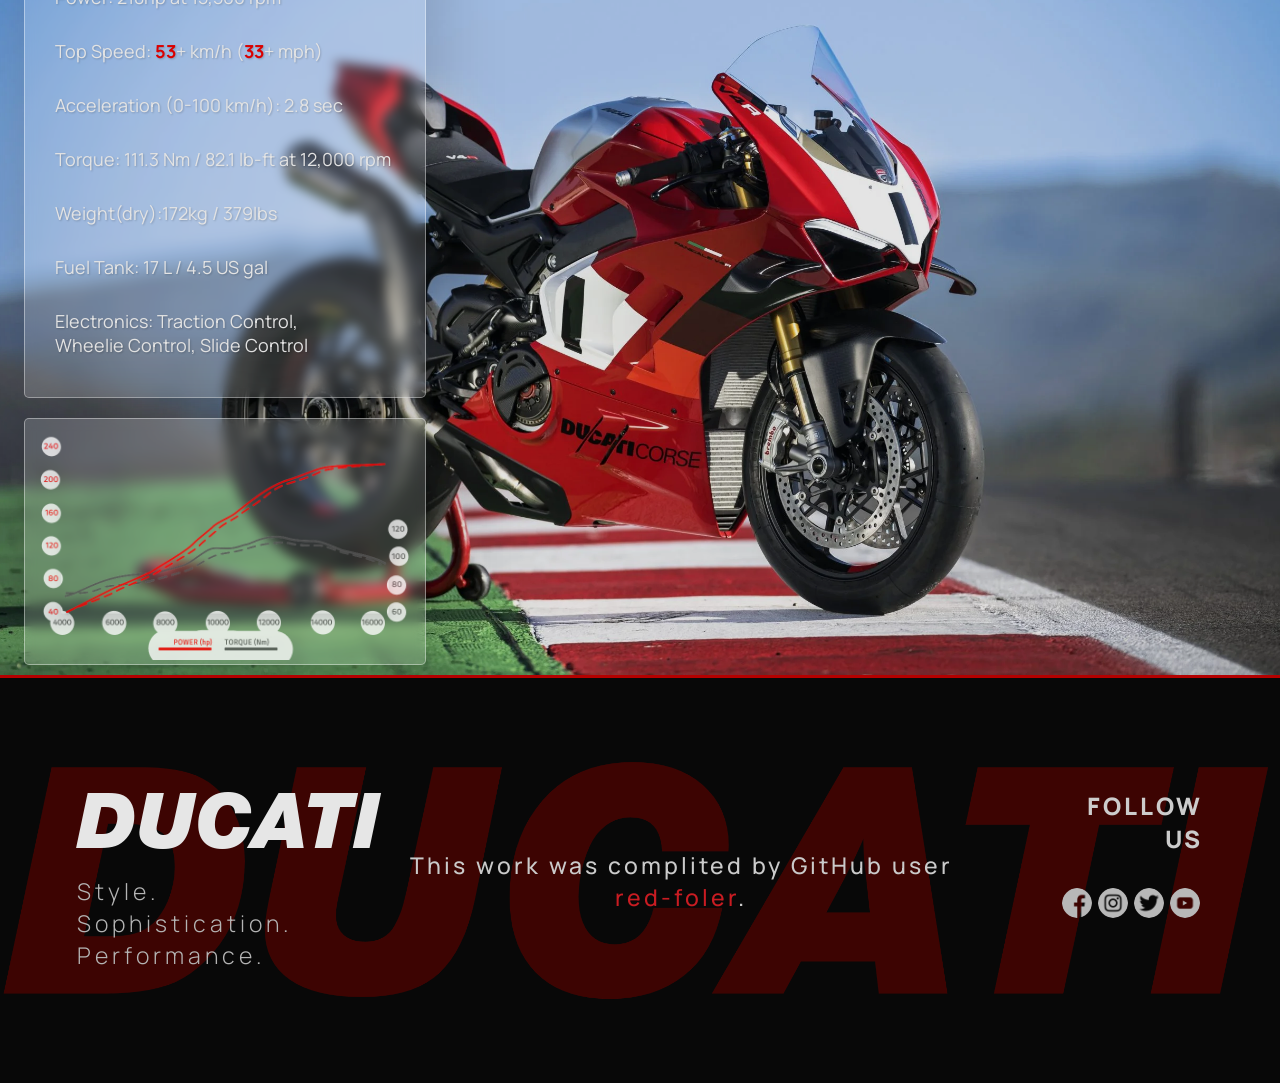
==== commit 63cdad8d: "Add files via upload" ====
--- a/panigalev4.html
+++ b/panigalev4.html
@@ -9,6 +9,7 @@
 </head>
 
 <body>
+    <div class="for_long_disp">
     <header class="header_2">
         <a class="ducatilogo" href="./index.html">
         <img class="ducatilogo" src="./dop/izob/Ducati_red_logo.svg.webp" href="./index.html">
@@ -85,7 +86,7 @@
                     <p class="footp">Style. Sophistication.<br> Performance.</p>
                 </div>
                 <div class="footercont_с">
-                    <p class="footp_c">This work was complited by GitHub user red-foler.</p>
+                    <p class="footp_c">This work was complited by GitHub user <a class="reda" href="https://github.com/red-foler">red-foler</a>.</p>
                 </div>
                 <div class="footercont_2">
                     <p class="follow">FOLLOW US</p>
@@ -104,5 +105,6 @@
 
 
     <script src="./motostore_2.js"></script>
+    </div>
 </body>
 </html>
--- a/motostore.css
+++ b/motostore.css
@@ -37,6 +37,10 @@
     -webkit-user-select: none;
     -ms-user-select: none;
     user-select: none;
+}
+.for_long_disp{
+    margin: 0;
+    padding: 0;
 }
 .header{
     height: 40px;
@@ -326,7 +330,7 @@
     color: rgb(49, 49, 49);
     font-weight: 500;
     width: 95%;
-    line-height: 44px;
+    line-height: 51px;
     letter-spacing: 4px;
 }
 
@@ -728,6 +732,16 @@
 }
 .folicon:hover{
     filter: brightness(1.2) drop-shadow(0px 0px 5px red);
+}
+.reda{
+    color: #df1f26;
+    font-weight: 500;
+    text-decoration: none;
+    transition: 0.2s;
+}
+.reda:hover{
+    color: #f60008;
+    text-decoration:underline;
 }
 
 
@@ -1167,4 +1181,13 @@
     height: 0%;
     display: none;
 }
+}
+
+
+
+
+@media (max-width: 1080px){
+    .for_long_disp{
+        max-width: 1080px;
+    }
 }
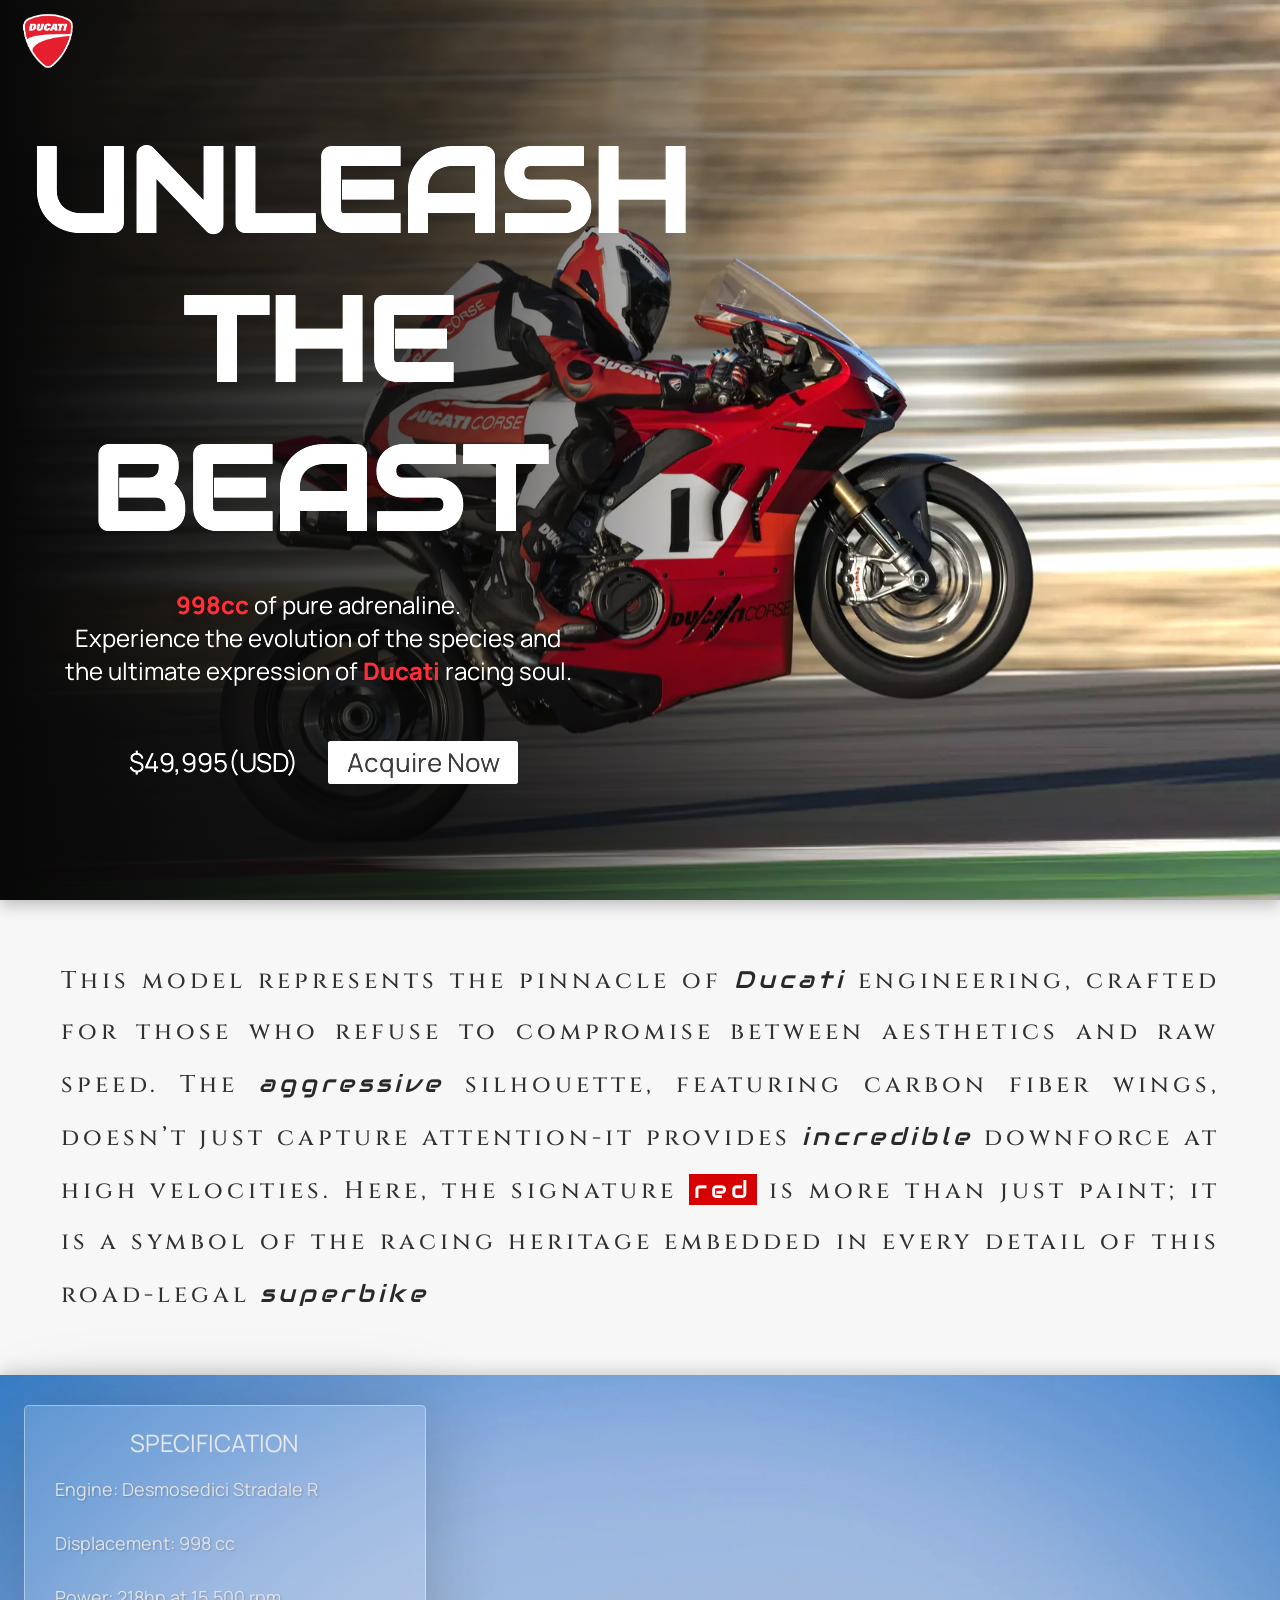
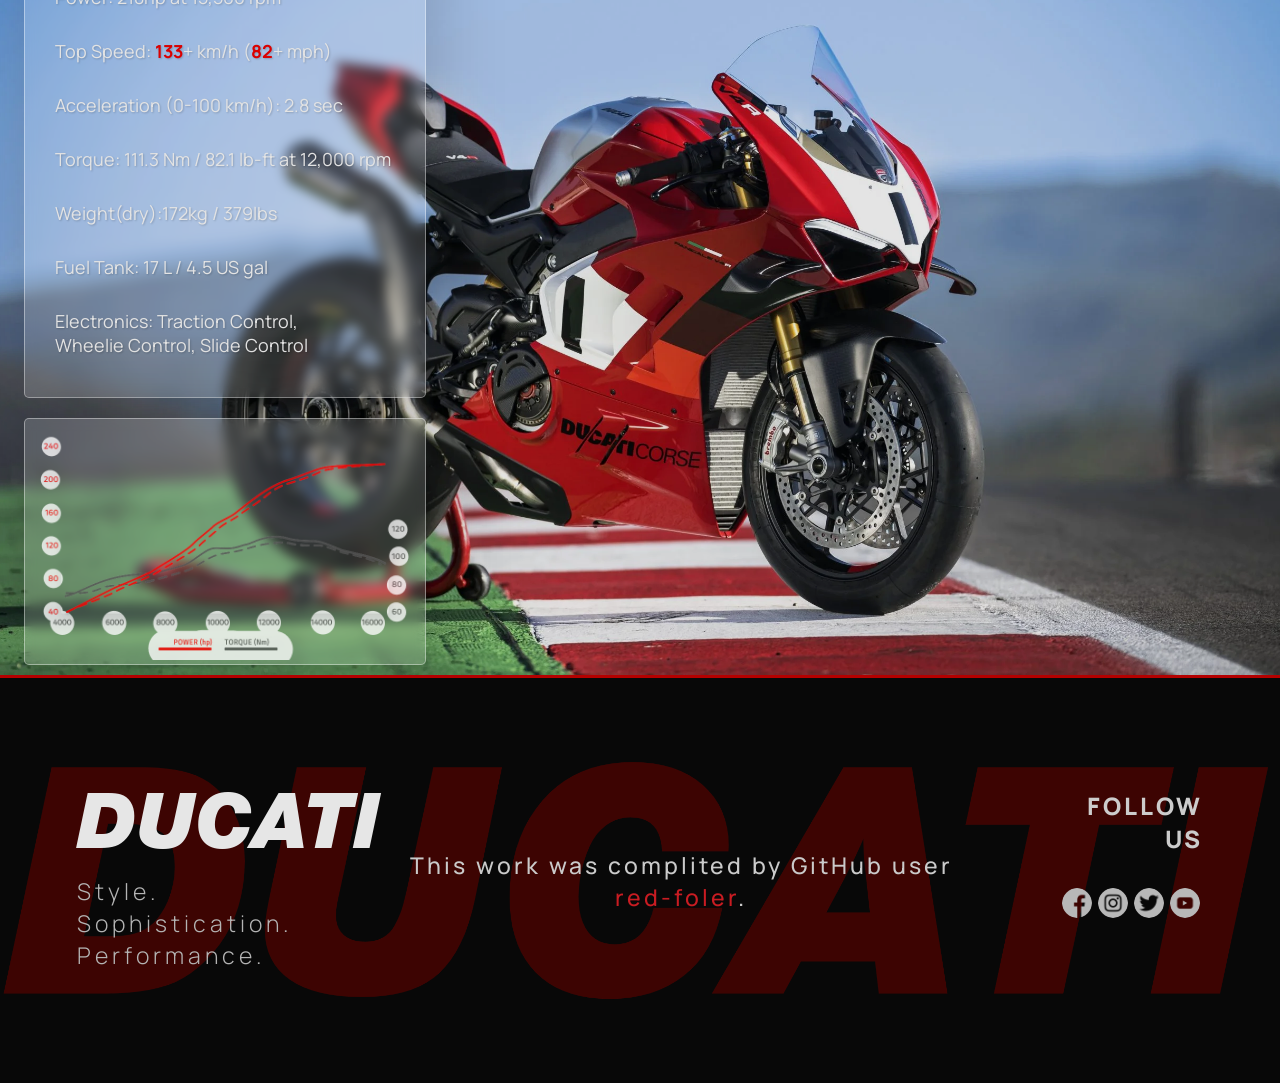
==== commit 127f9365: "Add files via upload" ====
--- a/panigalev4.html
+++ b/panigalev4.html
@@ -9,7 +9,6 @@
 </head>
 
 <body>
-    <div class="for_long_disp">
     <header class="header_2">
         <a class="ducatilogo" href="./index.html">
         <img class="ducatilogo" src="./dop/izob/Ducati_red_logo.svg.webp" href="./index.html">
@@ -105,6 +104,5 @@
 
 
     <script src="./motostore_2.js"></script>
-    </div>
 </body>
 </html>
--- a/motostore.css
+++ b/motostore.css
@@ -37,10 +37,6 @@
     -webkit-user-select: none;
     -ms-user-select: none;
     user-select: none;
-}
-.for_long_disp{
-    margin: 0;
-    padding: 0;
 }
 .header{
     height: 40px;
@@ -1181,13 +1177,4 @@
     height: 0%;
     display: none;
 }
-}
-
-
-
-
-@media (max-width: 1080px){
-    .for_long_disp{
-        max-width: 1080px;
-    }
 }
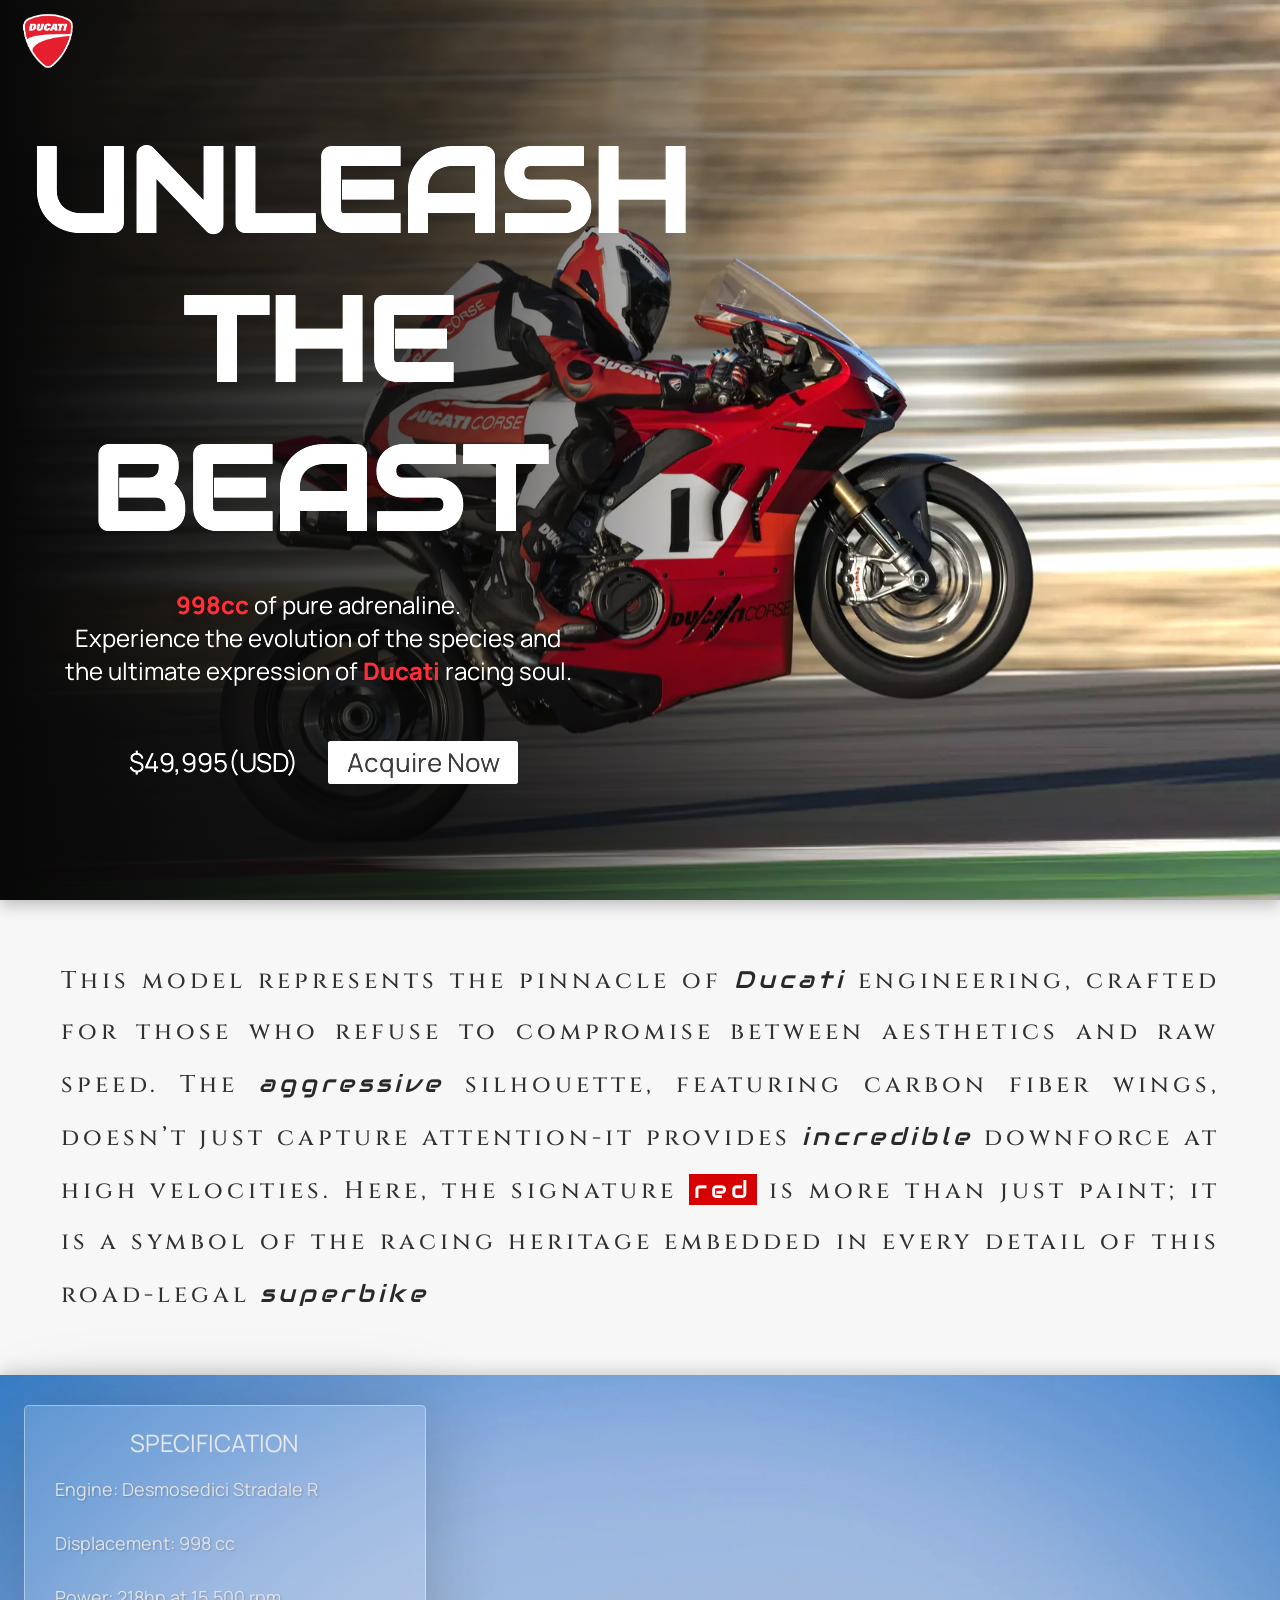
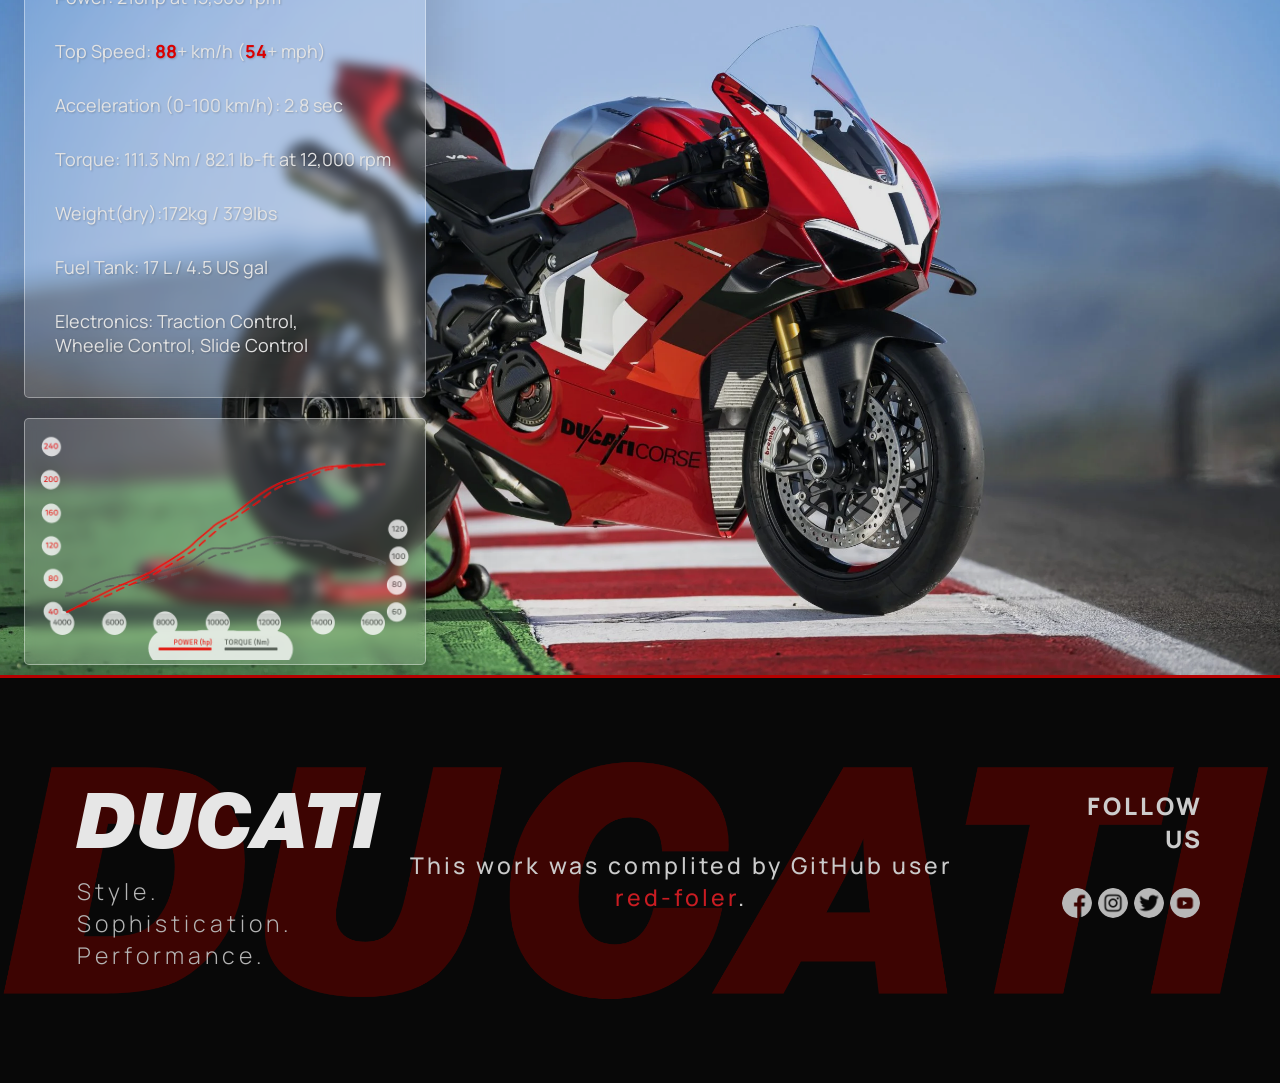
==== commit 6ee2f935: "Add files via upload" ====
--- a/panigalev4.html
+++ b/panigalev4.html
@@ -34,8 +34,6 @@
                 </div>
             </div>
         </div>
-    </div>
-
     <div class="about">
         <p class="abouttext">This model represents the pinnacle of <i style="font-family: aud; font-weight: 100; color: rgb(41, 41, 41);">Ducati</i> engineering, crafted for those who refuse to
             compromise between aesthetics and raw speed. The <i style="font-family: aud; font-weight: 100; color: rgb(41, 41, 41);">aggressive</i> silhouette, featuring carbon fiber wings,
--- a/motostore.css
+++ b/motostore.css
@@ -133,6 +133,13 @@
     box-shadow: 0px 5px 15px 0px rgba(0, 0, 0, 0.25);
     z-index: 0;
 }
+.supersport{
+    background: url(./dop/izob/backforsupersport.webp);
+    background-position:35% 70%;
+    background-repeat: no-repeat;
+    background-size: cover;
+    
+}
 .glav_2{
     width: 100%;
     height: 30vh;
@@ -166,6 +173,18 @@
     align-items: center;
     justify-content: left;    
 }
+.glav2_ctlg{
+    min-height: 500px;
+    position: absolute;
+    width: 100%;
+    height: 100vh;
+    margin: 0;
+    padding: 0;
+    background: linear-gradient(90deg ,rgb(5, 5, 5),rgba(5, 5, 5, 0.8) ,rgba(7, 7, 7, 0.3), rgba(0, 0, 0, 0.0)) ;
+    display: flex;
+    align-items: center;
+    justify-content: center;  
+}
 .glav2_2{
     min-height: 400px;
     position: absolute;
@@ -186,9 +205,16 @@
     display: flex;
     flex-direction: column;
     justify-content: center;
-    
-}
-
+}
+.glavcont_ctlg{
+    height: 85%;
+    width: 90%;
+    padding: 30px;
+    margin: 0;
+    display: flex;
+    flex-direction: column;
+    justify-content: center;
+}
 .glavh1 {
     position: relative;
     color: rgba(211, 211, 211, 1);
@@ -197,6 +223,21 @@
     margin: 0 auto;
     width: 100%;
     text-align: center;
+}
+.glavh1_ctlg{
+    position: relative;
+    color: rgba(211, 211, 211, 1);
+    font-family: aud;
+    font-size: 9vw;
+    margin: 0 auto;
+    width: 100%;
+    text-align: center;
+}
+.glavh1_ctlg span{
+    display: inline-block;
+    opacity: 0;
+    transform: translateY(30px);
+    animation: slideUp 1.2s ease-out forwards;
 }
 .glavh1 span {
     display: inline-block;
@@ -225,6 +266,12 @@
     color: rgb(186, 186, 186);
     font-family: man;
     font-size: 24px;
+    text-align: center;
+}
+.glavp_ctlg{
+    color: rgb(186, 186, 186);
+    font-family: man;
+    font-size: 20px;
     text-align: center;
 }
 .priceline{
@@ -897,6 +944,27 @@
     left: 28.9%;
 }
 
+
+
+
+
+
+
+
+
+
+
+
+
+
+.supersport_ctlg{
+    margin: 0;
+    padding: 0;
+}
+.ctlg_card{
+    margin: 0;
+    padding: 0;
+}
 
 
 
